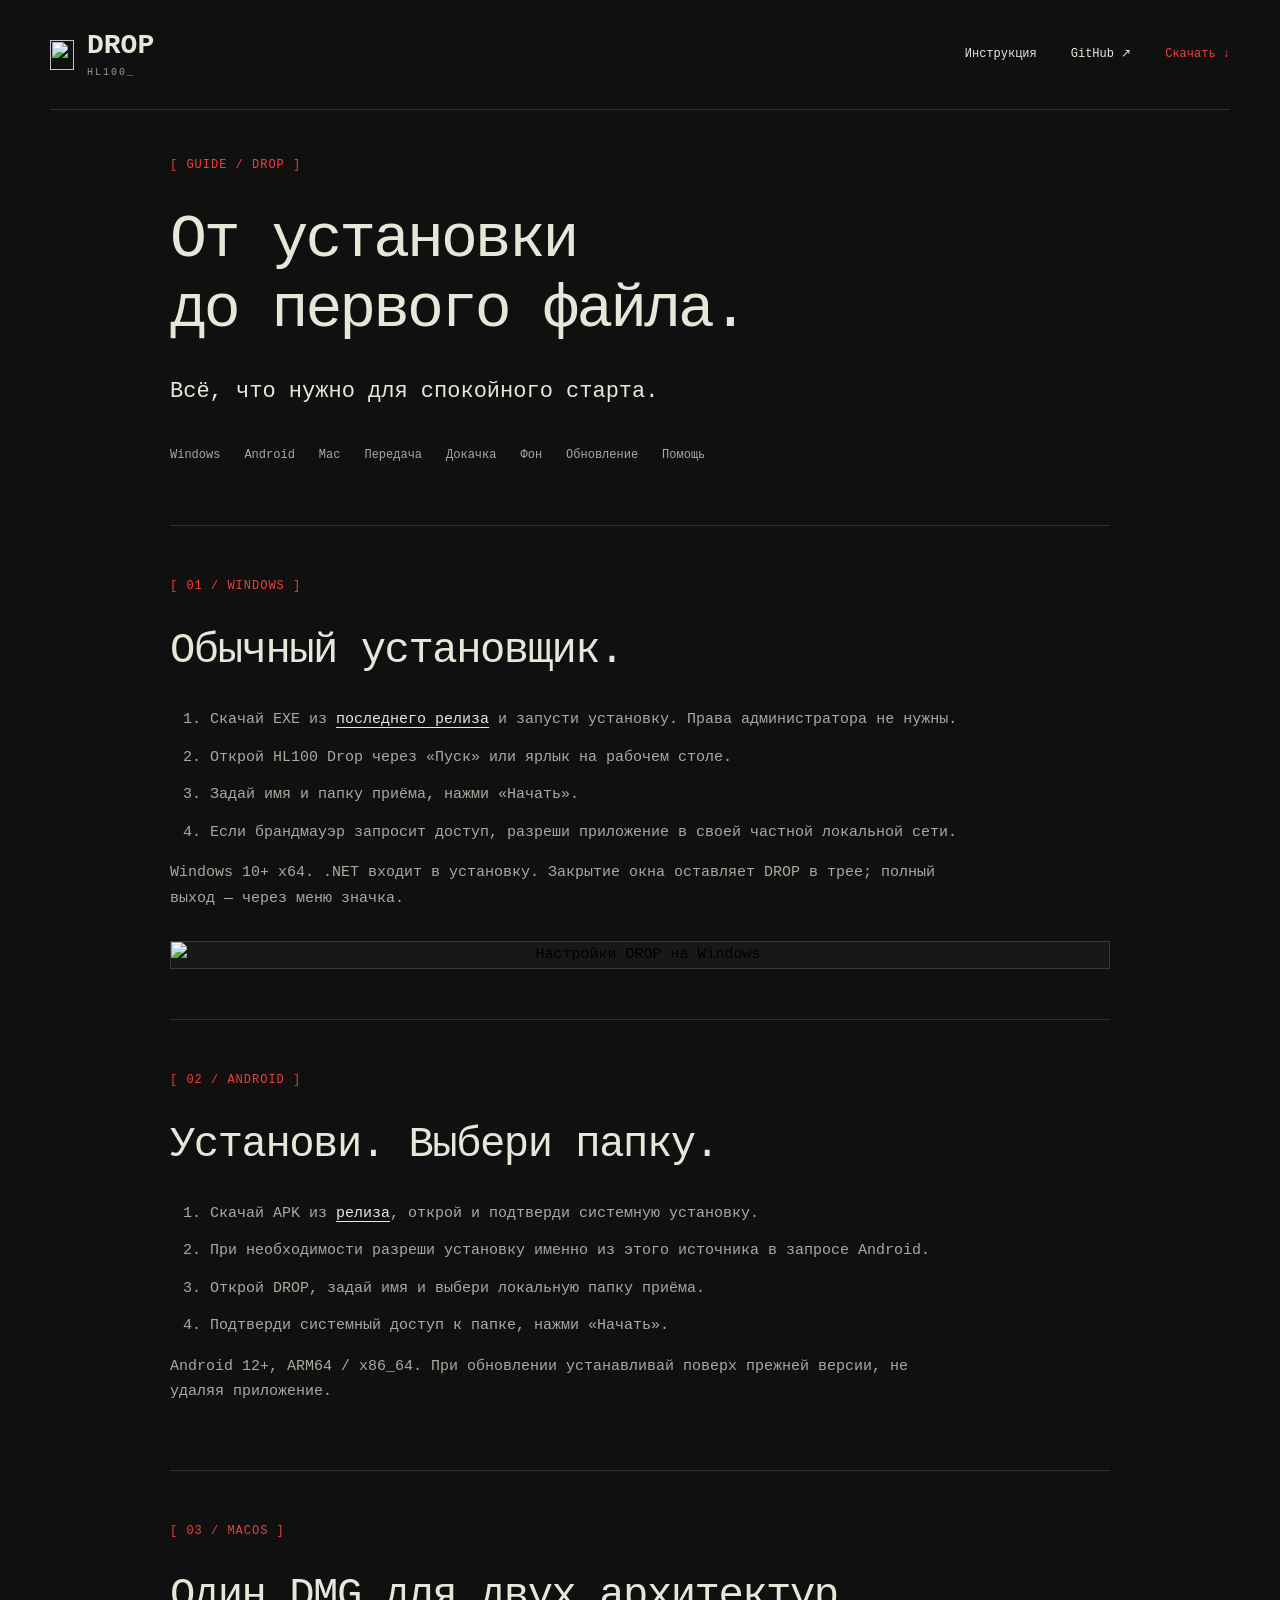
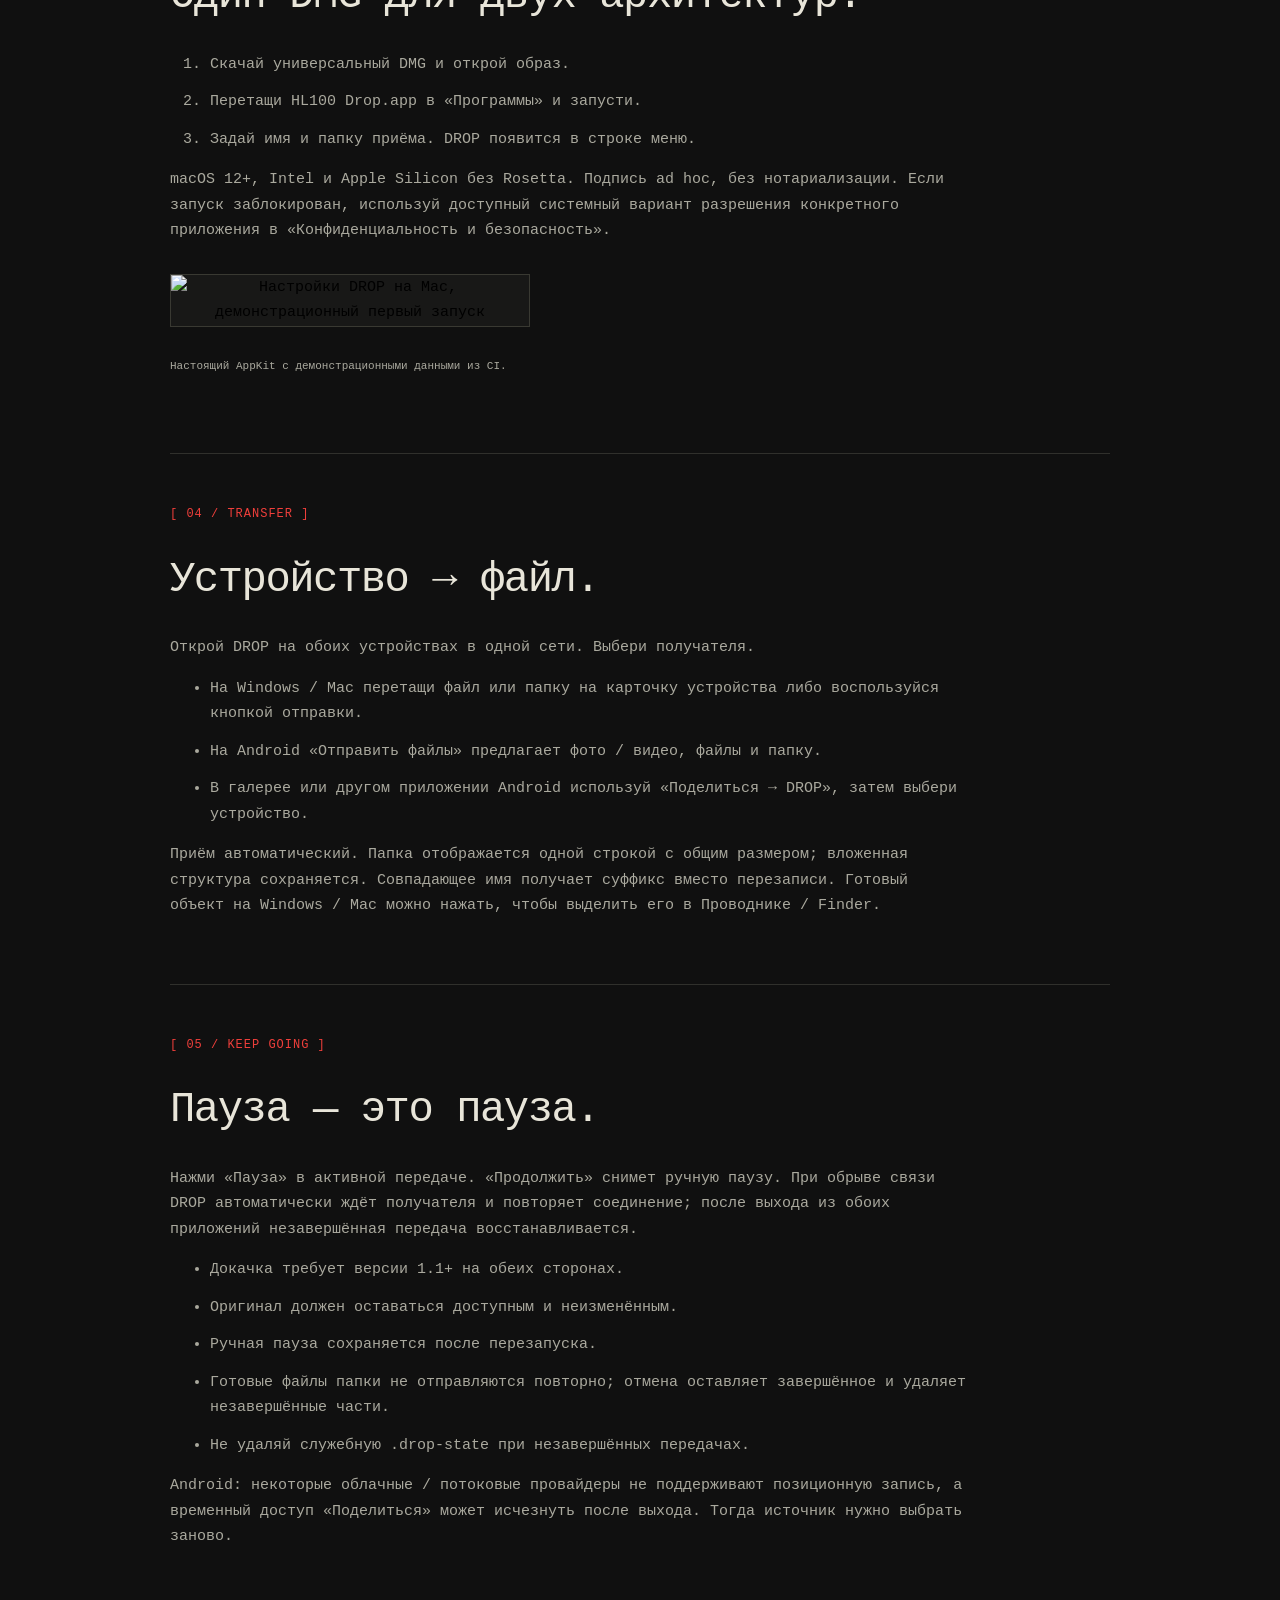
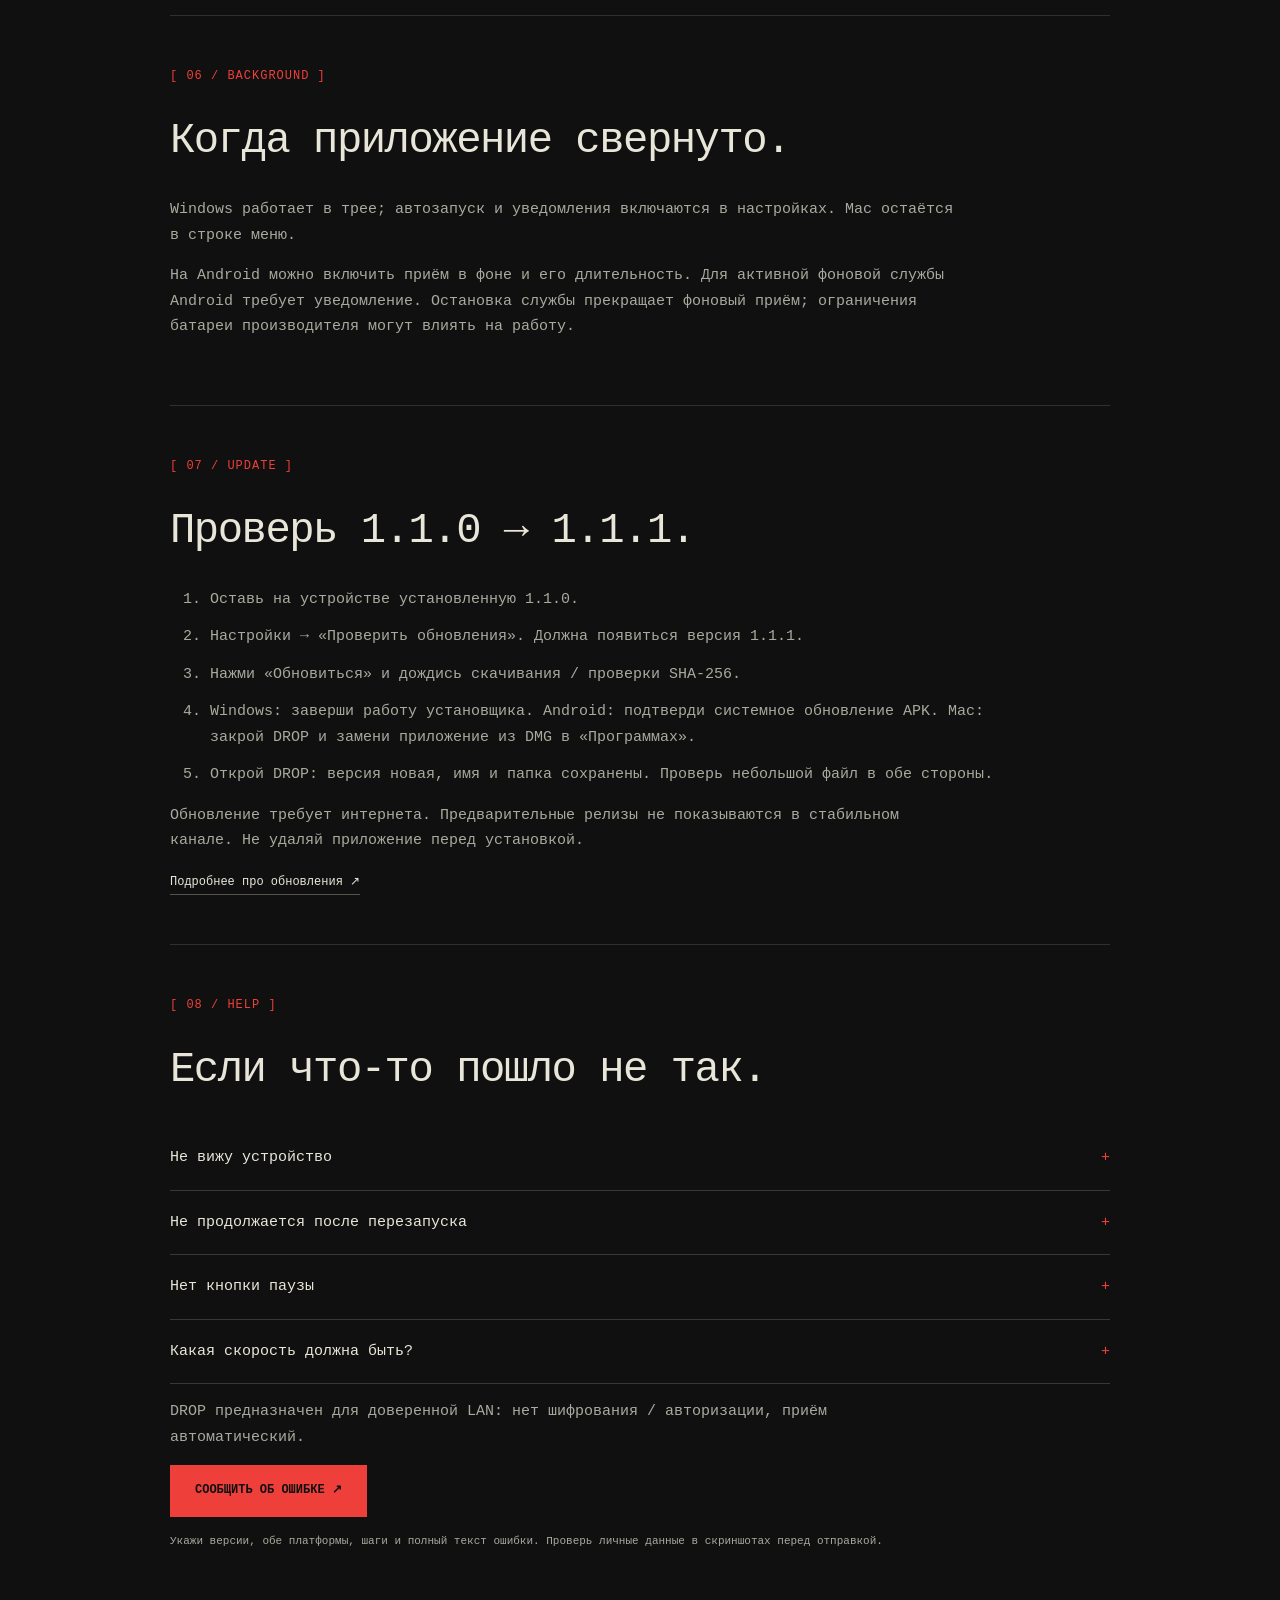
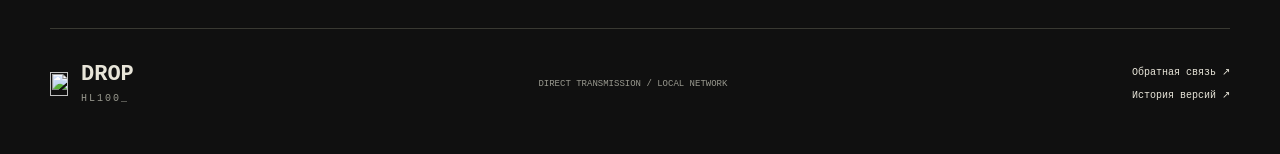
==== site/guide.html @ a1f8ea62 "Launch Russian DROP product site, illustrated guides and complete stable releases" ====
<!doctype html><html lang="ru"><head><meta charset="utf-8"><meta name="viewport" content="width=device-width,initial-scale=1"><meta name="theme-color" content="#101010"><title>DROP — установка и инструкция</title><meta name="description" content="Нативный обмен файлами и папками в локальной сети. Windows, Android и Mac. Прямой TCP, пауза и докачка."><meta property="og:title" content="DROP — файлы рядом. Без проводов."><meta property="og:description" content="Windows · Android · Mac. Выбери устройство и отправь."><meta property="og:image" content="https://cveloy102.github.io/hl100-drop/images/windows-main.png"><link rel="icon" href="images/drop-mark.svg" type="image/svg+xml"><link rel="stylesheet" href="style.css"><script src="app.js" defer></script></head><body><a class="skip" href="#main">К содержимому</a><header class="nav wrap"><a class="brand" href="./" aria-label="DROP — главная"><img src="images/drop-mark.svg" alt="" width="24" height="30"><span>DROP<small>HL100_</small></span></a><nav aria-label="Главное меню"><a href="guide.html">Инструкция</a><a href="https://github.com/cveloy102/hl100-drop">GitHub ↗</a><a class="nav-download" href="./#download">Скачать ↓</a></nav></header><main id="main" class="wrap guide"><div class="eyebrow">[ GUIDE / DROP ]</div><h1>От установки<br>до первого файла.</h1><p class="lead">Всё, что нужно для спокойного старта.</p><nav class="guide-nav" aria-label="Разделы инструкции"><a href="#windows">Windows</a><a href="#android">Android</a><a href="#macos">Mac</a><a href="#transfer">Передача</a><a href="#resume">Докачка</a><a href="#background">Фон</a><a href="#updates">Обновление</a><a href="#help">Помощь</a></nav>
<section id="windows"><span class="section-label">[ 01 / WINDOWS ]</span><h2>Обычный установщик.</h2><ol><li>Скачай EXE из <a href="https://github.com/cveloy102/hl100-drop/releases/latest">последнего релиза</a> и запусти установку. Права администратора не нужны.</li><li>Открой HL100 Drop через «Пуск» или ярлык на рабочем столе.</li><li>Задай имя и папку приёма, нажми «Начать».</li><li>Если брандмауэр запросит доступ, разреши приложение в своей частной локальной сети.</li></ol><p>Windows 10+ x64. .NET входит в установку. Закрытие окна оставляет DROP в трее; полный выход — через меню значка.</p><button class="screenshot wide" data-viewer type="button"><img src="images/windows-settings.png" alt="Настройки DROP на Windows" loading="lazy"></button></section>
<section id="android"><span class="section-label">[ 02 / ANDROID ]</span><h2>Установи. Выбери папку.</h2><ol><li>Скачай APK из <a href="https://github.com/cveloy102/hl100-drop/releases/latest">релиза</a>, открой и подтверди системную установку.</li><li>При необходимости разреши установку именно из этого источника в запросе Android.</li><li>Открой DROP, задай имя и выбери локальную папку приёма.</li><li>Подтверди системный доступ к папке, нажми «Начать».</li></ol><p>Android 12+, ARM64 / x86_64. При обновлении устанавливай поверх прежней версии, не удаляя приложение.</p></section>
<section id="macos"><span class="section-label">[ 03 / MACOS ]</span><h2>Один DMG для двух архитектур.</h2><ol><li>Скачай универсальный DMG и открой образ.</li><li>Перетащи HL100 Drop.app в «Программы» и запусти.</li><li>Задай имя и папку приёма. DROP появится в строке меню.</li></ol><p>macOS 12+, Intel и Apple Silicon без Rosetta. Подпись ad hoc, без нотариализации. Если запуск заблокирован, используй доступный системный вариант разрешения конкретного приложения в «Конфиденциальность и безопасность».</p><button class="screenshot portrait" data-viewer type="button"><img src="images/macos-settings.png" alt="Настройки DROP на Mac, демонстрационный первый запуск" loading="lazy"></button><p class="caption">Настоящий AppKit с демонстрационными данными из CI.</p></section>
<section id="transfer"><span class="section-label">[ 04 / TRANSFER ]</span><h2>Устройство → файл.</h2><p>Открой DROP на обоих устройствах в одной сети. Выбери получателя.</p><ul><li>На Windows / Mac перетащи файл или папку на карточку устройства либо воспользуйся кнопкой отправки.</li><li>На Android «Отправить файлы» предлагает фото / видео, файлы и папку.</li><li>В галерее или другом приложении Android используй «Поделиться → DROP», затем выбери устройство.</li></ul><p>Приём автоматический. Папка отображается одной строкой с общим размером; вложенная структура сохраняется. Совпадающее имя получает суффикс вместо перезаписи. Готовый объект на Windows / Mac можно нажать, чтобы выделить его в Проводнике / Finder.</p></section>
<section id="resume"><span class="section-label">[ 05 / KEEP GOING ]</span><h2>Пауза — это пауза.</h2><p>Нажми «Пауза» в активной передаче. «Продолжить» снимет ручную паузу. При обрыве связи DROP автоматически ждёт получателя и повторяет соединение; после выхода из обоих приложений незавершённая передача восстанавливается.</p><ul><li>Докачка требует версии 1.1+ на обеих сторонах.</li><li>Оригинал должен оставаться доступным и неизменённым.</li><li>Ручная пауза сохраняется после перезапуска.</li><li>Готовые файлы папки не отправляются повторно; отмена оставляет завершённое и удаляет незавершённые части.</li><li>Не удаляй служебную .drop-state при незавершённых передачах.</li></ul><p>Android: некоторые облачные / потоковые провайдеры не поддерживают позиционную запись, а временный доступ «Поделиться» может исчезнуть после выхода. Тогда источник нужно выбрать заново.</p></section>
<section id="background"><span class="section-label">[ 06 / BACKGROUND ]</span><h2>Когда приложение свернуто.</h2><p>Windows работает в трее; автозапуск и уведомления включаются в настройках. Mac остаётся в строке меню.</p><p>На Android можно включить приём в фоне и его длительность. Для активной фоновой службы Android требует уведомление. Остановка службы прекращает фоновый приём; ограничения батареи производителя могут влиять на работу.</p></section>
<section id="updates"><span class="section-label">[ 07 / UPDATE ]</span><h2>Проверь 1.1.0 → 1.1.1.</h2><ol><li>Оставь на устройстве установленную 1.1.0.</li><li>Настройки → «Проверить обновления». Должна появиться версия 1.1.1.</li><li>Нажми «Обновиться» и дождись скачивания / проверки SHA-256.</li><li>Windows: заверши работу установщика. Android: подтверди системное обновление APK. Mac: закрой DROP и замени приложение из DMG в «Программах».</li><li>Открой DROP: версия новая, имя и папка сохранены. Проверь небольшой файл в обе стороны.</li></ol><p>Обновление требует интернета. Предварительные релизы не показываются в стабильном канале. Не удаляй приложение перед установкой.</p><a class="text-link" href="https://github.com/cveloy102/hl100-drop/blob/codex/initial-implementation/docs/updates.md">Подробнее про обновления ↗</a></section>
<section id="help"><span class="section-label">[ 08 / HELP ]</span><h2>Если что-то пошло не так.</h2><details><summary>Не вижу устройство</summary><p>Проверь одну сеть, включённый приём и открытый DROP. Гостевой Wi-Fi с изоляцией клиентов, VPN и брандмауэр могут блокировать обнаружение.</p></details><details><summary>Не продолжается после перезапуска</summary><p>Открой оба приложения, проверь доступ к оригиналу и папке приёма. Сними ручную паузу. Для временного URI Android может понадобиться новая отправка.</p></details><details><summary>Нет кнопки паузы</summary><p>Она появляется в активной карточке после согласования докачки. Старые версии получателя передают без этой возможности. После завершения кнопки скрыты.</p></details><details><summary>Какая скорость должна быть?</summary><p>Она зависит от Wi-Fi, накопителей и устройств. Конкретной скорости DROP не обещает; докачка не добавляет подтверждения на каждый блок.</p></details><p>DROP предназначен для доверенной LAN: нет шифрования / авторизации, приём автоматический.</p><a class="button" href="https://github.com/cveloy102/hl100-drop/issues/new/choose">СООБЩИТЬ ОБ ОШИБКЕ ↗</a><p class="caption">Укажи версии, обе платформы, шаги и полный текст ошибки. Проверь личные данные в скриншотах перед отправкой.</p></section></main><footer class="wrap"><a class="brand" href="./"><img src="images/drop-mark.svg" alt="" width="18" height="24"><span>DROP<small>HL100_</small></span></a><p>DIRECT TRANSMISSION / LOCAL NETWORK</p><div><a href="https://github.com/cveloy102/hl100-drop/issues/new/choose">Обратная связь ↗</a><a href="https://github.com/cveloy102/hl100-drop/blob/codex/initial-implementation/CHANGELOG.md">История версий ↗</a></div></footer><dialog id="viewer" aria-label="Просмотр скриншота"><button class="close" type="button" aria-label="Закрыть">×</button><img src="images/windows-main.png" alt=""><p></p></dialog></body></html>
---- site/style.css ----
*{box-sizing:border-box}html{scroll-behavior:smooth;scroll-padding-top:30px}body{margin:0;background:#101010;color:#e8e5d9;font-family:Consolas,"SFMono-Regular",Menlo,monospace;font-size:15px;line-height:1.7}a{color:inherit;text-decoration:none}a:hover{color:#ef3f3b}button{font:inherit;cursor:pointer}button:focus-visible,a:focus-visible,summary:focus-visible{outline:2px solid #ef3f3b;outline-offset:5px}.wrap{width:min(1180px,calc(100% - 64px));margin-inline:auto}.nav{height:110px;display:flex;align-items:center;justify-content:space-between;border-bottom:1px solid #30302c}.brand{display:flex;gap:13px;align-items:center;line-height:1;font-size:28px;font-weight:bold}.brand small{display:block;font-size:10px;letter-spacing:2px;color:#99998f;margin-top:8px;font-weight:normal}.nav nav{display:flex;gap:34px;align-items:center;font-size:12px}.nav-download{color:#ef3f3b}.hero{padding:55px 0 78px}.eyebrow,.section-label{color:#ef3f3b;font-size:12px;letter-spacing:1px;display:flex;justify-content:space-between;gap:20px}.hero-grid{display:grid;grid-template-columns:1.25fr 1fr;gap:50px;margin-top:45px;align-items:center}h1{font-size:clamp(35px,4.8vw,66px);font-weight:normal;line-height:1.14;letter-spacing:-3px;margin:0 0 30px}h1 span{color:#99998f}.lead{font-size:22px;line-height:1.55}.hero-copy{max-width:490px;color:#aaa99e}.actions{display:flex;align-items:center;gap:28px;margin:35px 0}.button{display:inline-block;background:#ef3f3b;color:#101010;padding:17px 24px;font-size:12px;font-weight:bold;text-align:center;line-height:1.3;border:1px solid #ef3f3b}.button:hover{background:#ff5550;color:#101010}.text-link{font-size:12px;border-bottom:1px solid #54544c;padding-bottom:5px}.platforms{font-size:10px;letter-spacing:1px;color:#99998f}.platforms i{color:#ef3f3b;font-style:normal;margin:0 9px}.hero-art{background:#181817;border:1px solid #393932;min-height:405px;padding:40px 30px;position:relative}.hero-art>img{width:34px;height:44px;display:inline-block;margin-right:15px}.hero-art strong{font-size:clamp(62px,7.5vw,104px);line-height:1;letter-spacing:-5px;font-weight:normal}.network{display:flex;justify-content:space-between;align-items:center;font-size:11px;margin-top:42px;gap:8px}.network b{color:#ef3f3b;font-size:21px}.hero-art p{font-size:10px;color:#99998f;letter-spacing:1px;margin-top:23px}.hero-art .line{height:4px;background:#ef3f3b;width:80%;margin:30px 0 20px}.hero-art small{font-size:9px;color:#99998f;letter-spacing:1px}section:not(.hero){padding:65px 0;border-top:1px solid #30302c}.section-heading{display:grid;grid-template-columns:1.25fr 1fr;gap:50px;align-items:center;margin:30px 0}h2{font-size:clamp(28px,3.3vw,43px);line-height:1.2;font-weight:normal;letter-spacing:-1.5px;margin:30px 0}h3{font-size:19px;line-height:1.35;font-weight:normal}.section-heading p{color:#99998f;margin:0 0 16px}.screenshot{border:1px solid #393932;padding:0;display:block;background:#181817;width:100%;overflow:hidden}.screenshot:hover{border-color:#ef3f3b}.screenshot img{display:block;width:100%;height:auto}.portrait{max-width:430px;margin:auto}.caption{color:#99998f;font-size:11px;line-height:1.7;margin:15px 0 28px}.feature-grid,.download-grid{display:grid;grid-template-columns:repeat(3,1fr);gap:0;margin-top:40px}.feature-grid article{padding:10px 28px 10px 0}.feature-grid article+article{border-left:1px solid #393932;padding-left:28px}.feature-grid span,.download-grid span{font-size:10px;color:#ef3f3b;letter-spacing:1px}.feature-grid p,.steps p,.screen-grid p{color:#aaa99e;font-size:13px}.steps{display:grid;grid-template-columns:repeat(3,1fr);gap:30px;padding:0;list-style:none;margin:40px 0}.steps b{font-size:42px;color:#ef3f3b;font-weight:normal}.screen-grid{display:grid;grid-template-columns:1fr 1fr;gap:75px;margin-top:40px}.screen-grid article{max-width:430px;margin:auto;width:100%}.screen-grid small{font-size:10px;color:#99998f}.screen-grid .screenshot{max-height:700px}.download-grid article{padding:30px 24px;border:1px solid #393932;background:#181817}.download-grid article+article{border-left:none}.download-grid h3{font-size:29px;margin:20px 0}.download-grid p{min-height:60px;font-size:12px;color:#aaa99e}.download-grid .button{display:block;margin:28px 0 20px}.download-grid .text-link{font-size:10px}.download .lead{color:#99998f}.update .section-heading>div{max-width:460px}details{border-bottom:1px solid #393932;padding:19px 0}summary{cursor:pointer;list-style:none;display:flex;justify-content:space-between;gap:20px;font-size:15px}summary::after{content:"+";color:#ef3f3b}details[open] summary::after{content:"−"}details p{font-size:13px;color:#aaa99e;max-width:850px}footer{border-top:1px solid #393932;padding:35px 0 50px;display:flex;align-items:center;justify-content:space-between;gap:25px}footer .brand{font-size:22px}footer p{font-size:9px;color:#99998f}footer>div{display:flex;flex-direction:column;font-size:10px;gap:6px}dialog{background:#101010;color:#e8e5d9;border:1px solid #55554c;max-width:95vw;max-height:95vh;padding:36px 14px 14px}dialog::backdrop{background:#000c}dialog img{display:block;max-height:78vh;max-width:90vw;width:auto;margin:auto}dialog p{font-size:11px;margin:12px 0 0}.close{position:absolute;right:8px;top:4px;border:0;background:transparent;color:#e8e5d9;font-size:25px}.skip{position:fixed;top:-100px;left:20px;background:#ef3f3b;color:#101010;padding:12px;z-index:100}.skip:focus{top:10px}.guide{max-width:940px;padding-top:45px}.guide h1{margin-top:30px}.guide-nav{display:flex;flex-wrap:wrap;gap:12px 24px;font-size:12px;margin:35px 0 60px;color:#aaa99e}.guide section{padding:50px 0}.guide section p,.guide section li{color:#aaa99e;max-width:800px}.guide li{margin-bottom:12px}.guide section a:not(.button){color:#e8e5d9;text-decoration:underline;text-underline-offset:4px}.guide .portrait{margin:30px 0;max-width:360px}.guide .wide{margin-top:30px}.guide section .text-link{text-decoration:none!important}@media(max-width:850px){.wrap{width:calc(100% - 40px)}.hero-grid{gap:28px;grid-template-columns:1fr}.hero-art{min-height:260px;padding:25px;max-width:550px}.hero-art strong{font-size:90px}.network{margin-top:25px}.hero{padding:35px 0 50px}.section-heading{gap:25px;grid-template-columns:1fr}.feature-grid,.steps{grid-template-columns:1fr}.feature-grid article{padding:22px 0}.feature-grid article+article{border-left:none;border-top:1px solid #393932;padding-left:0}.steps{gap:15px}.steps li{padding-bottom:15px;border-bottom:1px solid #393932}.steps b{float:left;margin-right:25px}.screen-grid{gap:30px}.download-grid{grid-template-columns:1fr}.download-grid article+article{border-left:1px solid #393932;border-top:none}.download-grid p{min-height:0}.download-grid .button{max-width:340px}.nav{height:90px}.nav nav{gap:18px}.nav nav>a{font-size:10px}footer{flex-wrap:wrap}.guide h1{letter-spacing:-1px}}@media(max-width:520px){.wrap{width:calc(100% - 32px)}.nav nav{gap:12px}.brand{font-size:22px;gap:8px}.brand>img{width:20px}.nav-download{display:none}h1{letter-spacing:-1.5px;font-size:39px}.lead{font-size:18px}.actions{gap:18px;flex-wrap:wrap}.platforms{font-size:8px;letter-spacing:0}.platforms i{margin:0 4px}.hero-art strong{font-size:76px}.hero-art>img{width:26px}.hero-art{padding:25px 20px}.network{font-size:9px}.screen-grid{grid-template-columns:1fr;gap:48px}.screen-grid .screenshot{max-width:320px}.screen-grid h3,.screen-grid p,.screen-grid small{max-width:320px;display:block;margin-inline:auto}.section-label,.eyebrow{font-size:10px;letter-spacing:0}section:not(.hero){padding:45px 0}h2{font-size:30px;letter-spacing:-1px}footer p{width:100%}.guide section{padding:40px 0}.guide ol,.guide ul{padding-left:22px}.guide section li{font-size:13px}}@media(prefers-reduced-motion:reduce){html{scroll-behavior:auto}}
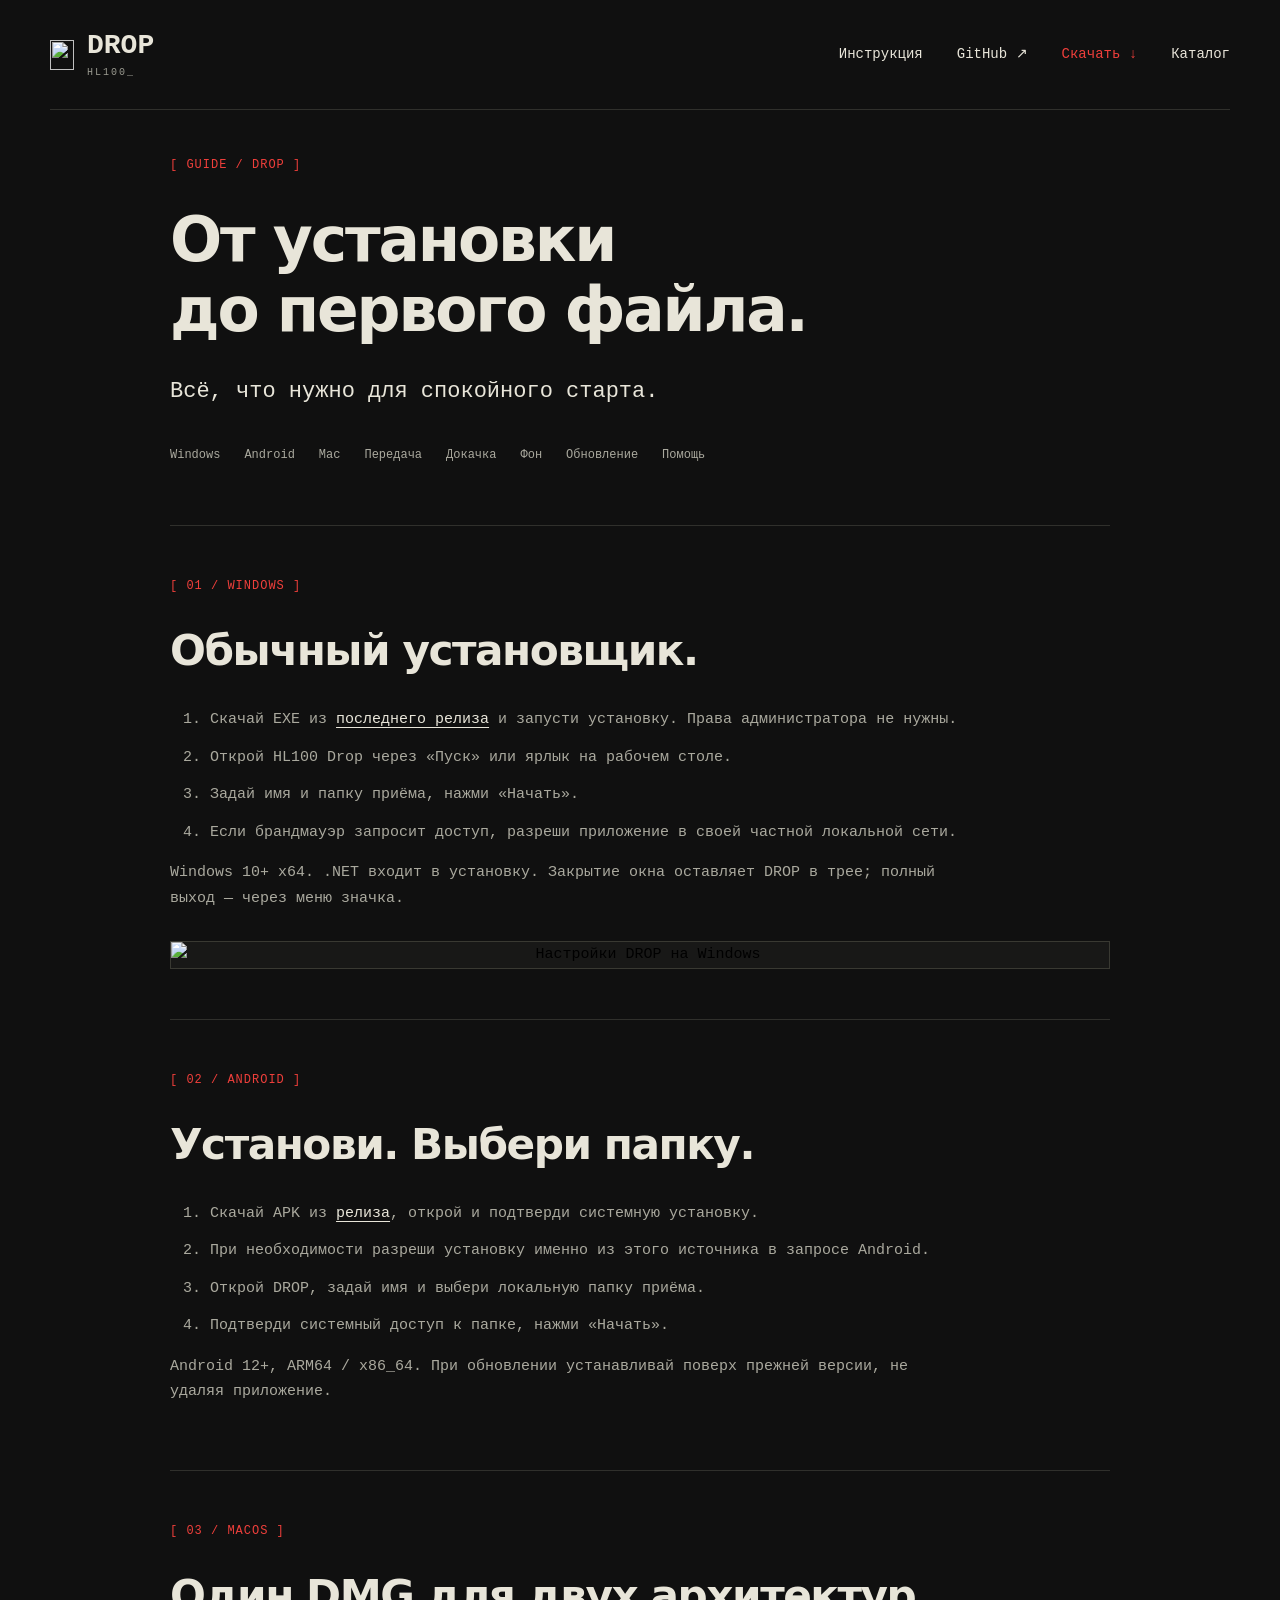
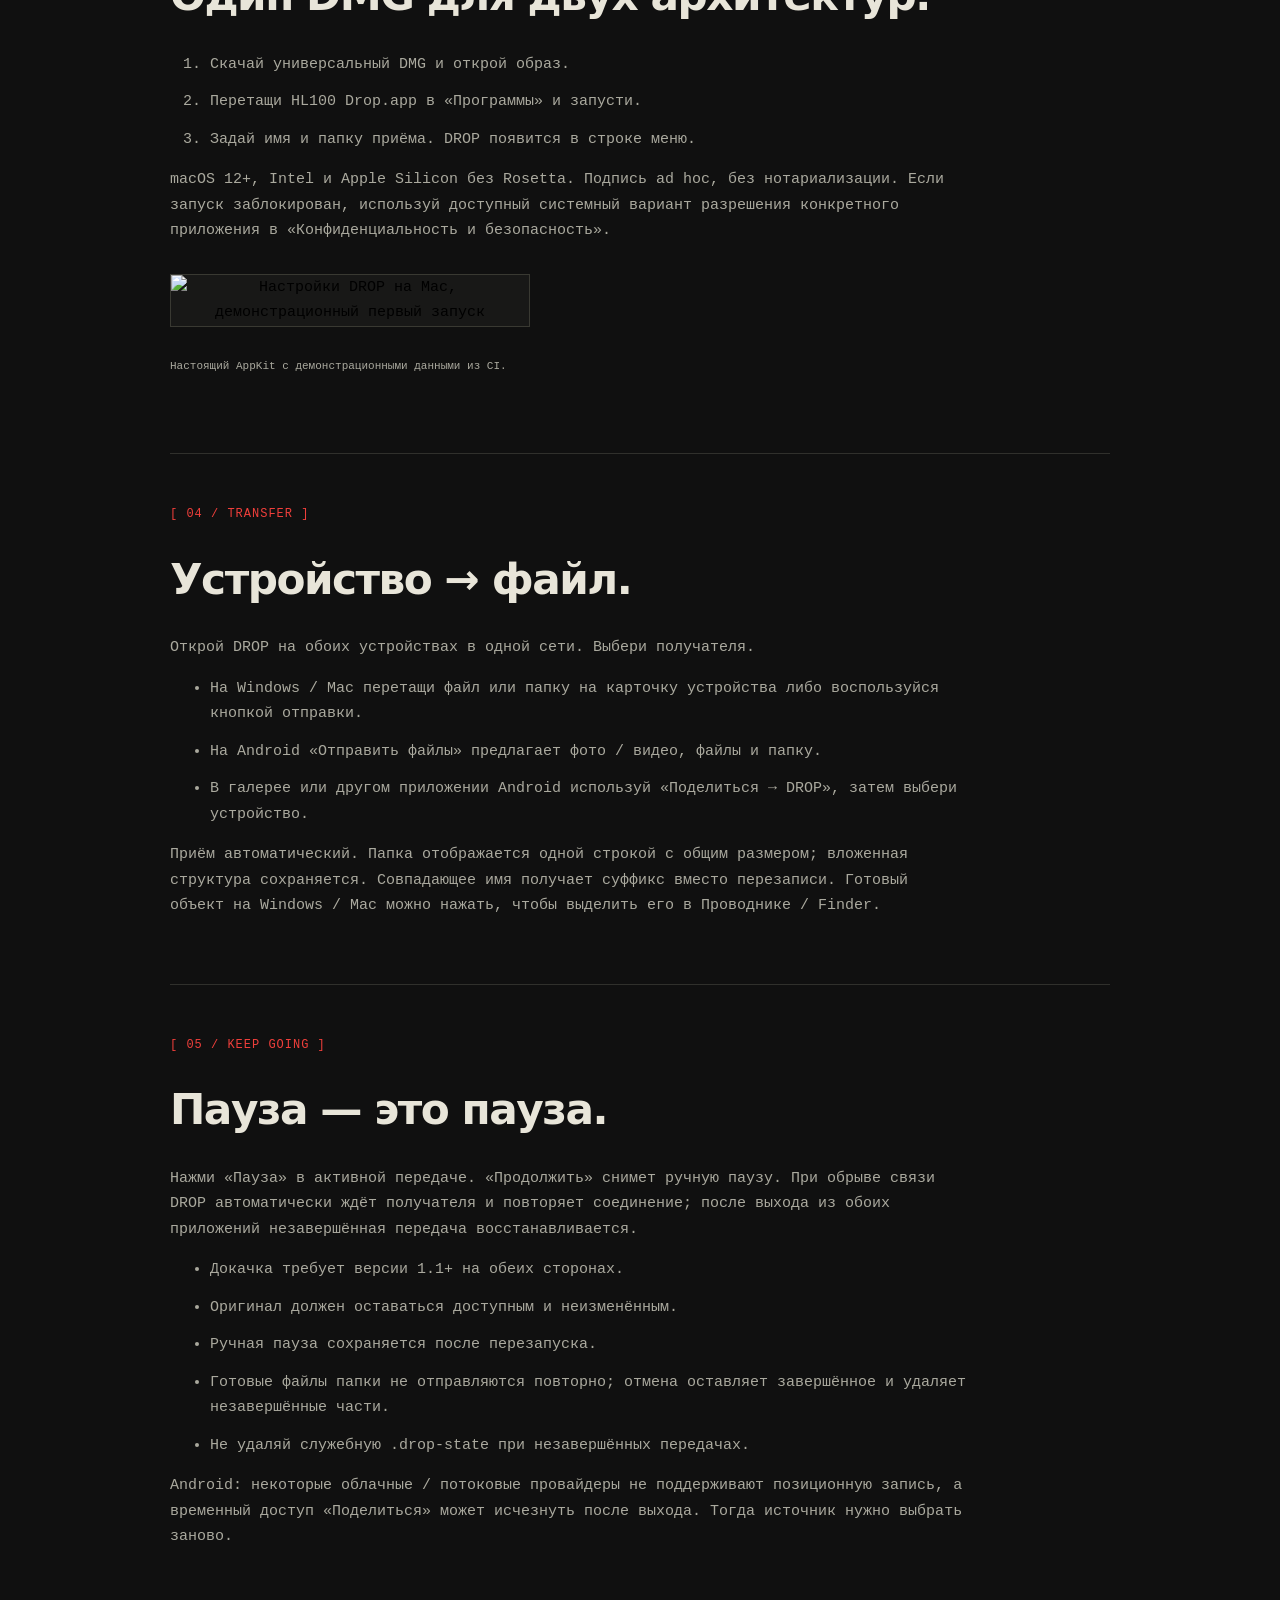
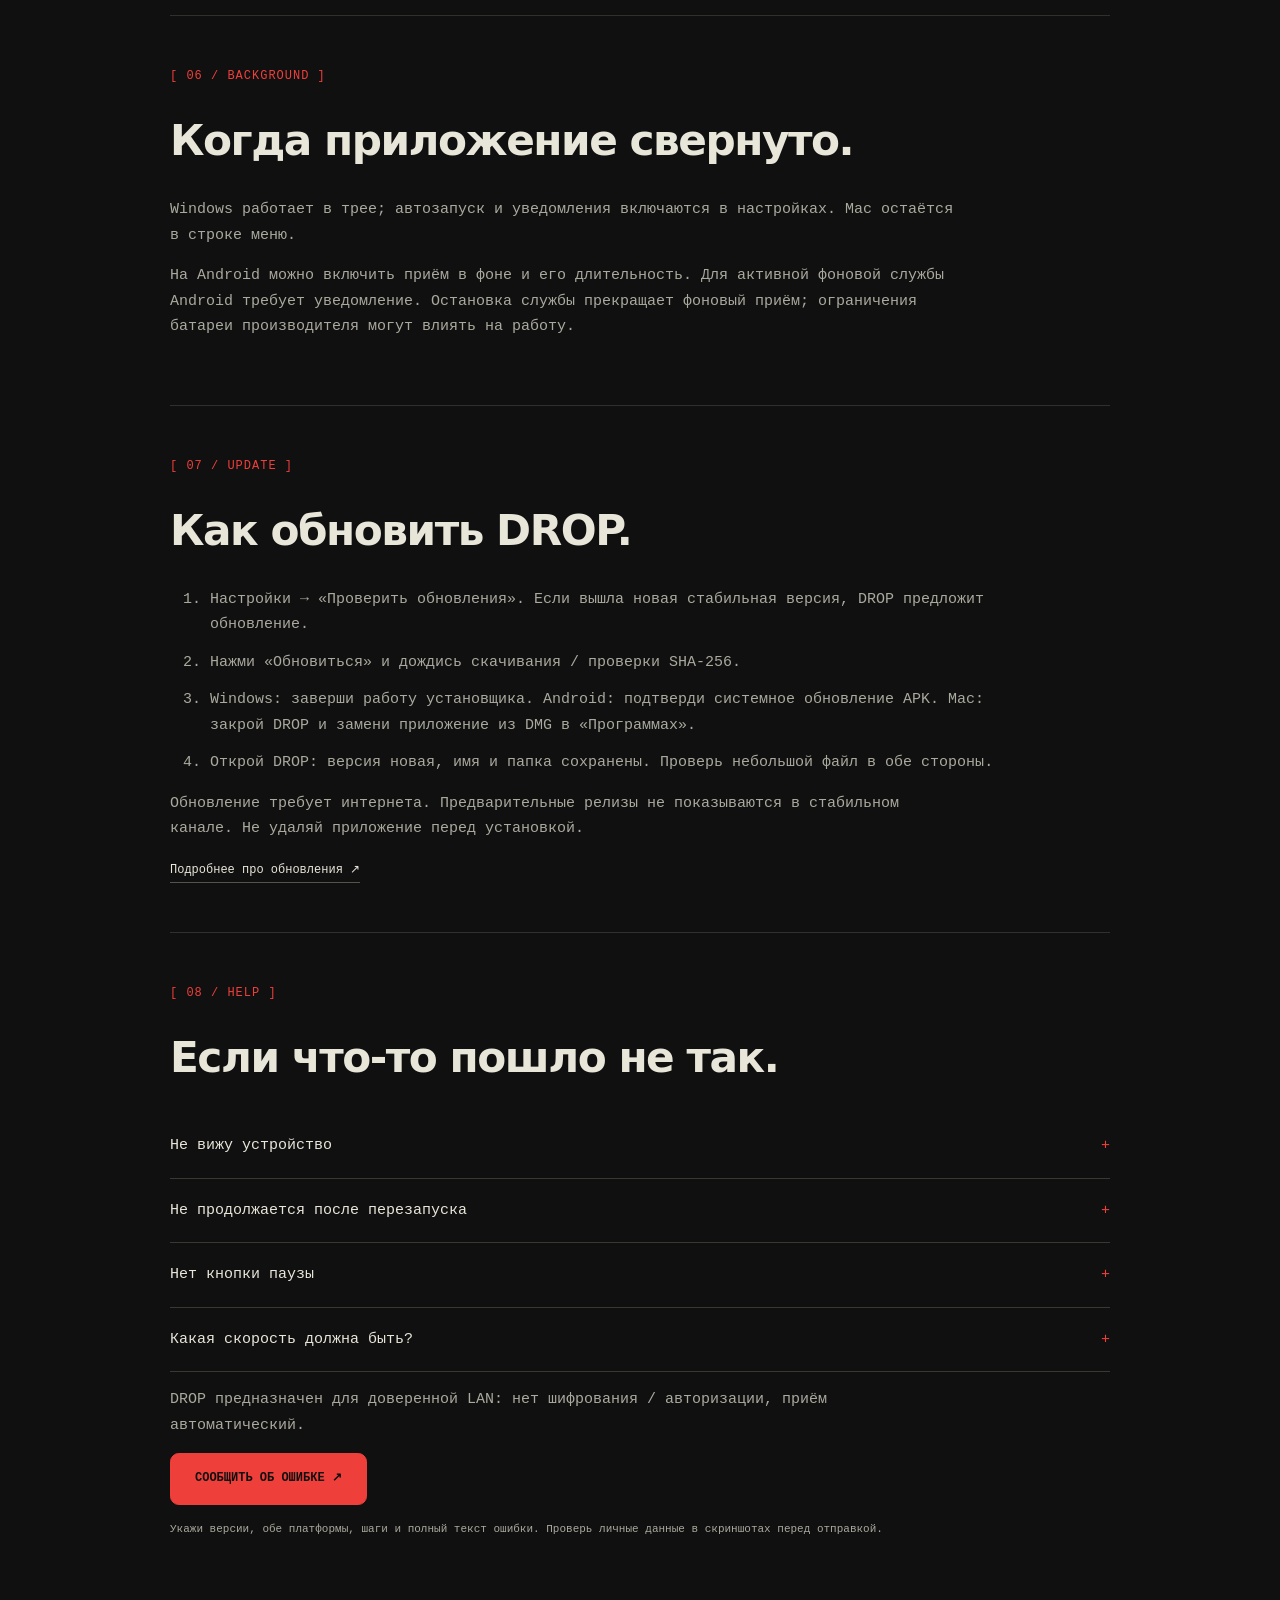
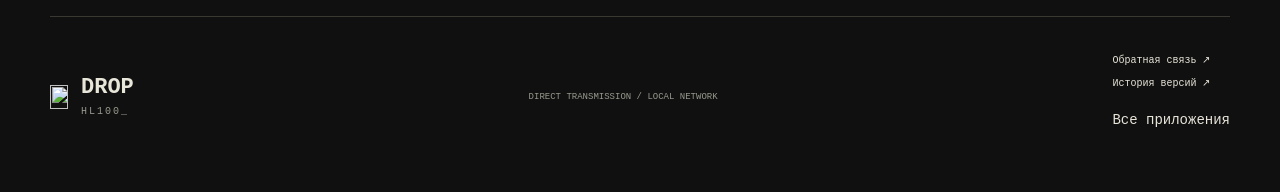
==== commit 13e0b86f: "Update DROP download fallback and catalog links" ====
--- a/site/guide.html
+++ b/site/guide.html
@@ -1,9 +1,9 @@
-<!doctype html><html lang="ru"><head><meta charset="utf-8"><meta name="viewport" content="width=device-width,initial-scale=1"><meta name="theme-color" content="#101010"><title>DROP — установка и инструкция</title><meta name="description" content="Нативный обмен файлами и папками в локальной сети. Windows, Android и Mac. Прямой TCP, пауза и докачка."><meta property="og:title" content="DROP — файлы рядом. Без проводов."><meta property="og:description" content="Windows · Android · Mac. Выбери устройство и отправь."><meta property="og:image" content="https://cveloy102.github.io/hl100-drop/images/windows-main.png"><link rel="icon" href="images/drop-mark.svg" type="image/svg+xml"><link rel="stylesheet" href="style.css"><script src="app.js" defer></script></head><body><a class="skip" href="#main">К содержимому</a><header class="nav wrap"><a class="brand" href="./" aria-label="DROP — главная"><img src="images/drop-mark.svg" alt="" width="24" height="30"><span>DROP<small>HL100_</small></span></a><nav aria-label="Главное меню"><a href="guide.html">Инструкция</a><a href="https://github.com/cveloy102/hl100-drop">GitHub ↗</a><a class="nav-download" href="./#download">Скачать ↓</a></nav></header><main id="main" class="wrap guide"><div class="eyebrow">[ GUIDE / DROP ]</div><h1>От установки<br>до первого файла.</h1><p class="lead">Всё, что нужно для спокойного старта.</p><nav class="guide-nav" aria-label="Разделы инструкции"><a href="#windows">Windows</a><a href="#android">Android</a><a href="#macos">Mac</a><a href="#transfer">Передача</a><a href="#resume">Докачка</a><a href="#background">Фон</a><a href="#updates">Обновление</a><a href="#help">Помощь</a></nav>
+<!doctype html><html lang="ru"><head><meta charset="utf-8"><meta name="viewport" content="width=device-width,initial-scale=1"><meta name="theme-color" content="#101010"><title>DROP — установка и инструкция</title><meta name="description" content="Нативный обмен файлами и папками в локальной сети. Windows, Android и Mac. Прямой TCP, пауза и докачка."><meta property="og:title" content="DROP — файлы рядом. Без проводов."><meta property="og:description" content="Windows · Android · Mac. Выбери устройство и отправь."><meta property="og:image" content="https://cveloy102.github.io/hl100-drop/images/windows-main.png"><link rel="icon" href="images/drop-mark.svg" type="image/svg+xml"><link rel="stylesheet" href="style.css"><script src="app.js" defer></script></head><body><a class="skip" href="#main">К содержимому</a><header class="nav wrap"><a class="brand" href="./" aria-label="DROP — главная"><img src="images/drop-mark.svg" alt="" width="24" height="30"><span>DROP<small>HL100_</small></span></a><nav aria-label="Главное меню"><a href="guide.html">Инструкция</a><a href="https://github.com/cveloy102/hl100-drop">GitHub ↗</a><a class="nav-download" href="./#download">Скачать ↓</a><a class="catalog-link" href="https://cveloy102.github.io/#drop">Каталог</a></nav></header><main id="main" class="wrap guide"><div class="eyebrow">[ GUIDE / DROP ]</div><h1>От установки<br>до первого файла.</h1><p class="lead">Всё, что нужно для спокойного старта.</p><nav class="guide-nav" aria-label="Разделы инструкции"><a href="#windows">Windows</a><a href="#android">Android</a><a href="#macos">Mac</a><a href="#transfer">Передача</a><a href="#resume">Докачка</a><a href="#background">Фон</a><a href="#updates">Обновление</a><a href="#help">Помощь</a></nav>
 <section id="windows"><span class="section-label">[ 01 / WINDOWS ]</span><h2>Обычный установщик.</h2><ol><li>Скачай EXE из <a href="https://github.com/cveloy102/hl100-drop/releases/latest">последнего релиза</a> и запусти установку. Права администратора не нужны.</li><li>Открой HL100 Drop через «Пуск» или ярлык на рабочем столе.</li><li>Задай имя и папку приёма, нажми «Начать».</li><li>Если брандмауэр запросит доступ, разреши приложение в своей частной локальной сети.</li></ol><p>Windows 10+ x64. .NET входит в установку. Закрытие окна оставляет DROP в трее; полный выход — через меню значка.</p><button class="screenshot wide" data-viewer type="button"><img src="images/windows-settings.png" alt="Настройки DROP на Windows" loading="lazy"></button></section>
 <section id="android"><span class="section-label">[ 02 / ANDROID ]</span><h2>Установи. Выбери папку.</h2><ol><li>Скачай APK из <a href="https://github.com/cveloy102/hl100-drop/releases/latest">релиза</a>, открой и подтверди системную установку.</li><li>При необходимости разреши установку именно из этого источника в запросе Android.</li><li>Открой DROP, задай имя и выбери локальную папку приёма.</li><li>Подтверди системный доступ к папке, нажми «Начать».</li></ol><p>Android 12+, ARM64 / x86_64. При обновлении устанавливай поверх прежней версии, не удаляя приложение.</p></section>
 <section id="macos"><span class="section-label">[ 03 / MACOS ]</span><h2>Один DMG для двух архитектур.</h2><ol><li>Скачай универсальный DMG и открой образ.</li><li>Перетащи HL100 Drop.app в «Программы» и запусти.</li><li>Задай имя и папку приёма. DROP появится в строке меню.</li></ol><p>macOS 12+, Intel и Apple Silicon без Rosetta. Подпись ad hoc, без нотариализации. Если запуск заблокирован, используй доступный системный вариант разрешения конкретного приложения в «Конфиденциальность и безопасность».</p><button class="screenshot portrait" data-viewer type="button"><img src="images/macos-settings.png" alt="Настройки DROP на Mac, демонстрационный первый запуск" loading="lazy"></button><p class="caption">Настоящий AppKit с демонстрационными данными из CI.</p></section>
 <section id="transfer"><span class="section-label">[ 04 / TRANSFER ]</span><h2>Устройство → файл.</h2><p>Открой DROP на обоих устройствах в одной сети. Выбери получателя.</p><ul><li>На Windows / Mac перетащи файл или папку на карточку устройства либо воспользуйся кнопкой отправки.</li><li>На Android «Отправить файлы» предлагает фото / видео, файлы и папку.</li><li>В галерее или другом приложении Android используй «Поделиться → DROP», затем выбери устройство.</li></ul><p>Приём автоматический. Папка отображается одной строкой с общим размером; вложенная структура сохраняется. Совпадающее имя получает суффикс вместо перезаписи. Готовый объект на Windows / Mac можно нажать, чтобы выделить его в Проводнике / Finder.</p></section>
 <section id="resume"><span class="section-label">[ 05 / KEEP GOING ]</span><h2>Пауза — это пауза.</h2><p>Нажми «Пауза» в активной передаче. «Продолжить» снимет ручную паузу. При обрыве связи DROP автоматически ждёт получателя и повторяет соединение; после выхода из обоих приложений незавершённая передача восстанавливается.</p><ul><li>Докачка требует версии 1.1+ на обеих сторонах.</li><li>Оригинал должен оставаться доступным и неизменённым.</li><li>Ручная пауза сохраняется после перезапуска.</li><li>Готовые файлы папки не отправляются повторно; отмена оставляет завершённое и удаляет незавершённые части.</li><li>Не удаляй служебную .drop-state при незавершённых передачах.</li></ul><p>Android: некоторые облачные / потоковые провайдеры не поддерживают позиционную запись, а временный доступ «Поделиться» может исчезнуть после выхода. Тогда источник нужно выбрать заново.</p></section>
 <section id="background"><span class="section-label">[ 06 / BACKGROUND ]</span><h2>Когда приложение свернуто.</h2><p>Windows работает в трее; автозапуск и уведомления включаются в настройках. Mac остаётся в строке меню.</p><p>На Android можно включить приём в фоне и его длительность. Для активной фоновой службы Android требует уведомление. Остановка службы прекращает фоновый приём; ограничения батареи производителя могут влиять на работу.</p></section>
-<section id="updates"><span class="section-label">[ 07 / UPDATE ]</span><h2>Проверь 1.1.0 → 1.1.1.</h2><ol><li>Оставь на устройстве установленную 1.1.0.</li><li>Настройки → «Проверить обновления». Должна появиться версия 1.1.1.</li><li>Нажми «Обновиться» и дождись скачивания / проверки SHA-256.</li><li>Windows: заверши работу установщика. Android: подтверди системное обновление APK. Mac: закрой DROP и замени приложение из DMG в «Программах».</li><li>Открой DROP: версия новая, имя и папка сохранены. Проверь небольшой файл в обе стороны.</li></ol><p>Обновление требует интернета. Предварительные релизы не показываются в стабильном канале. Не удаляй приложение перед установкой.</p><a class="text-link" href="https://github.com/cveloy102/hl100-drop/blob/codex/initial-implementation/docs/updates.md">Подробнее про обновления ↗</a></section>
-<section id="help"><span class="section-label">[ 08 / HELP ]</span><h2>Если что-то пошло не так.</h2><details><summary>Не вижу устройство</summary><p>Проверь одну сеть, включённый приём и открытый DROP. Гостевой Wi-Fi с изоляцией клиентов, VPN и брандмауэр могут блокировать обнаружение.</p></details><details><summary>Не продолжается после перезапуска</summary><p>Открой оба приложения, проверь доступ к оригиналу и папке приёма. Сними ручную паузу. Для временного URI Android может понадобиться новая отправка.</p></details><details><summary>Нет кнопки паузы</summary><p>Она появляется в активной карточке после согласования докачки. Старые версии получателя передают без этой возможности. После завершения кнопки скрыты.</p></details><details><summary>Какая скорость должна быть?</summary><p>Она зависит от Wi-Fi, накопителей и устройств. Конкретной скорости DROP не обещает; докачка не добавляет подтверждения на каждый блок.</p></details><p>DROP предназначен для доверенной LAN: нет шифрования / авторизации, приём автоматический.</p><a class="button" href="https://github.com/cveloy102/hl100-drop/issues/new/choose">СООБЩИТЬ ОБ ОШИБКЕ ↗</a><p class="caption">Укажи версии, обе платформы, шаги и полный текст ошибки. Проверь личные данные в скриншотах перед отправкой.</p></section></main><footer class="wrap"><a class="brand" href="./"><img src="images/drop-mark.svg" alt="" width="18" height="24"><span>DROP<small>HL100_</small></span></a><p>DIRECT TRANSMISSION / LOCAL NETWORK</p><div><a href="https://github.com/cveloy102/hl100-drop/issues/new/choose">Обратная связь ↗</a><a href="https://github.com/cveloy102/hl100-drop/blob/codex/initial-implementation/CHANGELOG.md">История версий ↗</a></div></footer><dialog id="viewer" aria-label="Просмотр скриншота"><button class="close" type="button" aria-label="Закрыть">×</button><img src="images/windows-main.png" alt=""><p></p></dialog></body></html>+<section id="updates"><span class="section-label">[ 07 / UPDATE ]</span><h2>Как обновить DROP.</h2><ol><li>Настройки → «Проверить обновления». Если вышла новая стабильная версия, DROP предложит обновление.</li><li>Нажми «Обновиться» и дождись скачивания / проверки SHA-256.</li><li>Windows: заверши работу установщика. Android: подтверди системное обновление APK. Mac: закрой DROP и замени приложение из DMG в «Программах».</li><li>Открой DROP: версия новая, имя и папка сохранены. Проверь небольшой файл в обе стороны.</li></ol><p>Обновление требует интернета. Предварительные релизы не показываются в стабильном канале. Не удаляй приложение перед установкой.</p><a class="text-link" href="https://github.com/cveloy102/hl100-drop/blob/main/docs/updates.md">Подробнее про обновления ↗</a></section>
+<section id="help"><span class="section-label">[ 08 / HELP ]</span><h2>Если что-то пошло не так.</h2><details><summary>Не вижу устройство</summary><p>Проверь одну сеть, включённый приём и открытый DROP. Гостевой Wi-Fi с изоляцией клиентов, VPN и брандмауэр могут блокировать обнаружение.</p></details><details><summary>Не продолжается после перезапуска</summary><p>Открой оба приложения, проверь доступ к оригиналу и папке приёма. Сними ручную паузу. Для временного URI Android может понадобиться новая отправка.</p></details><details><summary>Нет кнопки паузы</summary><p>Она появляется в активной карточке после согласования докачки. Старые версии получателя передают без этой возможности. После завершения кнопки скрыты.</p></details><details><summary>Какая скорость должна быть?</summary><p>Она зависит от Wi-Fi, накопителей и устройств. Конкретной скорости DROP не обещает; докачка не добавляет подтверждения на каждый блок.</p></details><p>DROP предназначен для доверенной LAN: нет шифрования / авторизации, приём автоматический.</p><a class="button" href="https://github.com/cveloy102/hl100-drop/issues/new/choose">СООБЩИТЬ ОБ ОШИБКЕ ↗</a><p class="caption">Укажи версии, обе платформы, шаги и полный текст ошибки. Проверь личные данные в скриншотах перед отправкой.</p></section></main><footer class="wrap"><a class="brand" href="./"><img src="images/drop-mark.svg" alt="" width="18" height="24"><span>DROP<small>HL100_</small></span></a><p>DIRECT TRANSMISSION / LOCAL NETWORK</p><div><a href="https://github.com/cveloy102/hl100-drop/issues/new/choose">Обратная связь ↗</a><a href="https://github.com/cveloy102/hl100-drop/blob/main/CHANGELOG.md">История версий ↗</a><a class="catalog-link" href="https://cveloy102.github.io/#drop">Все приложения</a></div></footer><dialog id="viewer" aria-label="Просмотр скриншота"><button class="close" type="button" aria-label="Закрыть">×</button><img src="images/windows-main.png" alt=""><p></p></dialog></body></html>
--- a/site/style.css
+++ b/site/style.css
@@ -1 +1,35 @@
-*{box-sizing:border-box}html{scroll-behavior:smooth;scroll-padding-top:30px}body{margin:0;background:#101010;color:#e8e5d9;font-family:Consolas,"SFMono-Regular",Menlo,monospace;font-size:15px;line-height:1.7}a{color:inherit;text-decoration:none}a:hover{color:#ef3f3b}button{font:inherit;cursor:pointer}button:focus-visible,a:focus-visible,summary:focus-visible{outline:2px solid #ef3f3b;outline-offset:5px}.wrap{width:min(1180px,calc(100% - 64px));margin-inline:auto}.nav{height:110px;display:flex;align-items:center;justify-content:space-between;border-bottom:1px solid #30302c}.brand{display:flex;gap:13px;align-items:center;line-height:1;font-size:28px;font-weight:bold}.brand small{display:block;font-size:10px;letter-spacing:2px;color:#99998f;margin-top:8px;font-weight:normal}.nav nav{display:flex;gap:34px;align-items:center;font-size:12px}.nav-download{color:#ef3f3b}.hero{padding:55px 0 78px}.eyebrow,.section-label{color:#ef3f3b;font-size:12px;letter-spacing:1px;display:flex;justify-content:space-between;gap:20px}.hero-grid{display:grid;grid-template-columns:1.25fr 1fr;gap:50px;margin-top:45px;align-items:center}h1{font-size:clamp(35px,4.8vw,66px);font-weight:normal;line-height:1.14;letter-spacing:-3px;margin:0 0 30px}h1 span{color:#99998f}.lead{font-size:22px;line-height:1.55}.hero-copy{max-width:490px;color:#aaa99e}.actions{display:flex;align-items:center;gap:28px;margin:35px 0}.button{display:inline-block;background:#ef3f3b;color:#101010;padding:17px 24px;font-size:12px;font-weight:bold;text-align:center;line-height:1.3;border:1px solid #ef3f3b}.button:hover{background:#ff5550;color:#101010}.text-link{font-size:12px;border-bottom:1px solid #54544c;padding-bottom:5px}.platforms{font-size:10px;letter-spacing:1px;color:#99998f}.platforms i{color:#ef3f3b;font-style:normal;margin:0 9px}.hero-art{background:#181817;border:1px solid #393932;min-height:405px;padding:40px 30px;position:relative}.hero-art>img{width:34px;height:44px;display:inline-block;margin-right:15px}.hero-art strong{font-size:clamp(62px,7.5vw,104px);line-height:1;letter-spacing:-5px;font-weight:normal}.network{display:flex;justify-content:space-between;align-items:center;font-size:11px;margin-top:42px;gap:8px}.network b{color:#ef3f3b;font-size:21px}.hero-art p{font-size:10px;color:#99998f;letter-spacing:1px;margin-top:23px}.hero-art .line{height:4px;background:#ef3f3b;width:80%;margin:30px 0 20px}.hero-art small{font-size:9px;color:#99998f;letter-spacing:1px}section:not(.hero){padding:65px 0;border-top:1px solid #30302c}.section-heading{display:grid;grid-template-columns:1.25fr 1fr;gap:50px;align-items:center;margin:30px 0}h2{font-size:clamp(28px,3.3vw,43px);line-height:1.2;font-weight:normal;letter-spacing:-1.5px;margin:30px 0}h3{font-size:19px;line-height:1.35;font-weight:normal}.section-heading p{color:#99998f;margin:0 0 16px}.screenshot{border:1px solid #393932;padding:0;display:block;background:#181817;width:100%;overflow:hidden}.screenshot:hover{border-color:#ef3f3b}.screenshot img{display:block;width:100%;height:auto}.portrait{max-width:430px;margin:auto}.caption{color:#99998f;font-size:11px;line-height:1.7;margin:15px 0 28px}.feature-grid,.download-grid{display:grid;grid-template-columns:repeat(3,1fr);gap:0;margin-top:40px}.feature-grid article{padding:10px 28px 10px 0}.feature-grid article+article{border-left:1px solid #393932;padding-left:28px}.feature-grid span,.download-grid span{font-size:10px;color:#ef3f3b;letter-spacing:1px}.feature-grid p,.steps p,.screen-grid p{color:#aaa99e;font-size:13px}.steps{display:grid;grid-template-columns:repeat(3,1fr);gap:30px;padding:0;list-style:none;margin:40px 0}.steps b{font-size:42px;color:#ef3f3b;font-weight:normal}.screen-grid{display:grid;grid-template-columns:1fr 1fr;gap:75px;margin-top:40px}.screen-grid article{max-width:430px;margin:auto;width:100%}.screen-grid small{font-size:10px;color:#99998f}.screen-grid .screenshot{max-height:700px}.download-grid article{padding:30px 24px;border:1px solid #393932;background:#181817}.download-grid article+article{border-left:none}.download-grid h3{font-size:29px;margin:20px 0}.download-grid p{min-height:60px;font-size:12px;color:#aaa99e}.download-grid .button{display:block;margin:28px 0 20px}.download-grid .text-link{font-size:10px}.download .lead{color:#99998f}.update .section-heading>div{max-width:460px}details{border-bottom:1px solid #393932;padding:19px 0}summary{cursor:pointer;list-style:none;display:flex;justify-content:space-between;gap:20px;font-size:15px}summary::after{content:"+";color:#ef3f3b}details[open] summary::after{content:"−"}details p{font-size:13px;color:#aaa99e;max-width:850px}footer{border-top:1px solid #393932;padding:35px 0 50px;display:flex;align-items:center;justify-content:space-between;gap:25px}footer .brand{font-size:22px}footer p{font-size:9px;color:#99998f}footer>div{display:flex;flex-direction:column;font-size:10px;gap:6px}dialog{background:#101010;color:#e8e5d9;border:1px solid #55554c;max-width:95vw;max-height:95vh;padding:36px 14px 14px}dialog::backdrop{background:#000c}dialog img{display:block;max-height:78vh;max-width:90vw;width:auto;margin:auto}dialog p{font-size:11px;margin:12px 0 0}.close{position:absolute;right:8px;top:4px;border:0;background:transparent;color:#e8e5d9;font-size:25px}.skip{position:fixed;top:-100px;left:20px;background:#ef3f3b;color:#101010;padding:12px;z-index:100}.skip:focus{top:10px}.guide{max-width:940px;padding-top:45px}.guide h1{margin-top:30px}.guide-nav{display:flex;flex-wrap:wrap;gap:12px 24px;font-size:12px;margin:35px 0 60px;color:#aaa99e}.guide section{padding:50px 0}.guide section p,.guide section li{color:#aaa99e;max-width:800px}.guide li{margin-bottom:12px}.guide section a:not(.button){color:#e8e5d9;text-decoration:underline;text-underline-offset:4px}.guide .portrait{margin:30px 0;max-width:360px}.guide .wide{margin-top:30px}.guide section .text-link{text-decoration:none!important}@media(max-width:850px){.wrap{width:calc(100% - 40px)}.hero-grid{gap:28px;grid-template-columns:1fr}.hero-art{min-height:260px;padding:25px;max-width:550px}.hero-art strong{font-size:90px}.network{margin-top:25px}.hero{padding:35px 0 50px}.section-heading{gap:25px;grid-template-columns:1fr}.feature-grid,.steps{grid-template-columns:1fr}.feature-grid article{padding:22px 0}.feature-grid article+article{border-left:none;border-top:1px solid #393932;padding-left:0}.steps{gap:15px}.steps li{padding-bottom:15px;border-bottom:1px solid #393932}.steps b{float:left;margin-right:25px}.screen-grid{gap:30px}.download-grid{grid-template-columns:1fr}.download-grid article+article{border-left:1px solid #393932;border-top:none}.download-grid p{min-height:0}.download-grid .button{max-width:340px}.nav{height:90px}.nav nav{gap:18px}.nav nav>a{font-size:10px}footer{flex-wrap:wrap}.guide h1{letter-spacing:-1px}}@media(max-width:520px){.wrap{width:calc(100% - 32px)}.nav nav{gap:12px}.brand{font-size:22px;gap:8px}.brand>img{width:20px}.nav-download{display:none}h1{letter-spacing:-1.5px;font-size:39px}.lead{font-size:18px}.actions{gap:18px;flex-wrap:wrap}.platforms{font-size:8px;letter-spacing:0}.platforms i{margin:0 4px}.hero-art strong{font-size:76px}.hero-art>img{width:26px}.hero-art{padding:25px 20px}.network{font-size:9px}.screen-grid{grid-template-columns:1fr;gap:48px}.screen-grid .screenshot{max-width:320px}.screen-grid h3,.screen-grid p,.screen-grid small{max-width:320px;display:block;margin-inline:auto}.section-label,.eyebrow{font-size:10px;letter-spacing:0}section:not(.hero){padding:45px 0}h2{font-size:30px;letter-spacing:-1px}footer p{width:100%}.guide section{padding:40px 0}.guide ol,.guide ul{padding-left:22px}.guide section li{font-size:13px}}@media(prefers-reduced-motion:reduce){html{scroll-behavior:auto}}+*{box-sizing:border-box}html{scroll-behavior:smooth;scroll-padding-top:30px}body{margin:0;background:#101010;color:#e8e5d9;font-family:Consolas,"SFMono-Regular",Menlo,monospace;font-size:15px;line-height:1.7}a{color:inherit;text-decoration:none}a:hover{color:#ef3f3b}button{font:inherit;cursor:pointer}button:focus-visible,a:focus-visible,summary:focus-visible{outline:2px solid #ef3f3b;outline-offset:5px}.wrap{width:min(1180px,calc(100% - 64px));margin-inline:auto}.nav{height:110px;display:flex;align-items:center;justify-content:space-between;border-bottom:1px solid #30302c}.brand{display:flex;gap:13px;align-items:center;line-height:1;font-size:28px;font-weight:bold}.brand small{display:block;font-size:10px;letter-spacing:2px;color:#99998f;margin-top:8px;font-weight:normal}.nav nav{display:flex;gap:34px;align-items:center;font-size:12px}.nav-download{color:#ef3f3b}.hero{padding:55px 0 78px}.eyebrow,.section-label{color:#ef3f3b;font-size:12px;letter-spacing:1px;display:flex;justify-content:space-between;gap:20px}.hero-grid{display:grid;grid-template-columns:1.25fr 1fr;gap:50px;margin-top:45px;align-items:center}h1{font-size:clamp(35px,4.8vw,66px);font-weight:normal;line-height:1.14;letter-spacing:-3px;margin:0 0 30px}h1 span{color:#99998f}.lead{font-size:22px;line-height:1.55}.hero-copy{max-width:490px;color:#aaa99e}.actions{display:flex;align-items:center;gap:28px;margin:35px 0}.button{display:inline-block;background:#ef3f3b;color:#101010;padding:17px 24px;font-size:12px;font-weight:bold;text-align:center;line-height:1.3;border:1px solid #ef3f3b}.button:hover{background:#ff5550;color:#101010}.text-link{font-size:12px;border-bottom:1px solid #54544c;padding-bottom:5px}.platforms{font-size:10px;letter-spacing:1px;color:#99998f}.platforms i{color:#ef3f3b;font-style:normal;margin:0 9px}.hero-art{background:#181817;border:1px solid #393932;min-height:405px;padding:40px 30px;position:relative}.hero-art>img{width:34px;height:44px;display:inline-block;margin-right:15px}.hero-art strong{font-size:clamp(62px,7.5vw,104px);line-height:1;letter-spacing:-5px;font-weight:normal}.network{display:flex;justify-content:space-between;align-items:center;font-size:11px;margin-top:42px;gap:8px}.network b{color:#ef3f3b;font-size:21px}.hero-art p{font-size:10px;color:#99998f;letter-spacing:1px;margin-top:23px}.hero-art .line{height:4px;background:#ef3f3b;width:80%;margin:30px 0 20px}.hero-art small{font-size:9px;color:#99998f;letter-spacing:1px}section:not(.hero){padding:65px 0;border-top:1px solid #30302c}.section-heading{display:grid;grid-template-columns:1.25fr 1fr;gap:50px;align-items:center;margin:30px 0}h2{font-size:clamp(28px,3.3vw,43px);line-height:1.2;font-weight:normal;letter-spacing:-1.5px;margin:30px 0}h3{font-size:19px;line-height:1.35;font-weight:normal}.section-heading p{color:#99998f;margin:0 0 16px}.screenshot{border:1px solid #393932;padding:0;display:block;background:#181817;width:100%;overflow:hidden}.screenshot:hover{border-color:#ef3f3b}.screenshot img{display:block;width:100%;height:auto}.portrait{max-width:430px;margin:auto}.caption{color:#99998f;font-size:11px;line-height:1.7;margin:15px 0 28px}.feature-grid,.download-grid{display:grid;grid-template-columns:repeat(3,1fr);gap:0;margin-top:40px}.feature-grid article{padding:10px 28px 10px 0}.feature-grid article+article{border-left:1px solid #393932;padding-left:28px}.feature-grid span,.download-grid span{font-size:10px;color:#ef3f3b;letter-spacing:1px}.feature-grid p,.steps p,.screen-grid p{color:#aaa99e;font-size:13px}.steps{display:grid;grid-template-columns:repeat(3,1fr);gap:30px;padding:0;list-style:none;margin:40px 0}.steps b{font-size:42px;color:#ef3f3b;font-weight:normal}.screen-grid{display:grid;grid-template-columns:1fr 1fr;gap:75px;margin-top:40px}.screen-grid article{max-width:430px;margin:auto;width:100%}.screen-grid small{font-size:10px;color:#99998f}.screen-grid{align-items:start}.screen-grid article{margin:0 auto}.download-grid article{padding:30px 24px;border:1px solid #393932;background:#181817}.download-grid article+article{border-left:none}.download-grid h3{font-size:29px;margin:20px 0}.download-grid p{min-height:60px;font-size:12px;color:#aaa99e}.download-grid .button{display:block;margin:28px 0 20px}.download-grid .text-link{font-size:10px}.download .lead{color:#99998f}.update .section-heading>div{max-width:460px}details{border-bottom:1px solid #393932;padding:19px 0}summary{cursor:pointer;list-style:none;display:flex;justify-content:space-between;gap:20px;font-size:15px}summary::after{content:"+";color:#ef3f3b}details[open] summary::after{content:"−"}details p{font-size:13px;color:#aaa99e;max-width:850px}footer{border-top:1px solid #393932;padding:35px 0 50px;display:flex;align-items:center;justify-content:space-between;gap:25px}footer .brand{font-size:22px}footer p{font-size:9px;color:#99998f}footer>div{display:flex;flex-direction:column;font-size:10px;gap:6px}dialog{background:#101010;color:#e8e5d9;border:1px solid #55554c;max-width:95vw;max-height:95vh;padding:36px 14px 14px}dialog::backdrop{background:#000c}dialog img{display:block;max-height:78vh;max-width:90vw;width:auto;margin:auto}dialog p{font-size:11px;margin:12px 0 0}.close{position:absolute;right:8px;top:4px;border:0;background:transparent;color:#e8e5d9;font-size:25px}.skip{position:fixed;top:-100px;left:20px;background:#ef3f3b;color:#101010;padding:12px;z-index:100}.skip:focus{top:10px}.guide{max-width:940px;padding-top:45px}.guide h1{margin-top:30px}.guide-nav{display:flex;flex-wrap:wrap;gap:12px 24px;font-size:12px;margin:35px 0 60px;color:#aaa99e}.guide section{padding:50px 0}.guide section p,.guide section li{color:#aaa99e;max-width:800px}.guide li{margin-bottom:12px}.guide section a:not(.button){color:#e8e5d9;text-decoration:underline;text-underline-offset:4px}.guide .portrait{margin:30px 0;max-width:360px}.guide .wide{margin-top:30px}.guide section .text-link{text-decoration:none!important}@media(max-width:850px){.wrap{width:calc(100% - 40px)}.hero-grid{gap:28px;grid-template-columns:1fr}.hero-art{min-height:260px;padding:25px;max-width:550px}.hero-art strong{font-size:90px}.network{margin-top:25px}.hero{padding:35px 0 50px}.section-heading{gap:25px;grid-template-columns:1fr}.feature-grid,.steps{grid-template-columns:1fr}.feature-grid article{padding:22px 0}.feature-grid article+article{border-left:none;border-top:1px solid #393932;padding-left:0}.steps{gap:15px}.steps li{padding-bottom:15px;border-bottom:1px solid #393932}.steps b{float:left;margin-right:25px}.screen-grid{gap:30px}.download-grid{grid-template-columns:1fr}.download-grid article+article{border-left:1px solid #393932;border-top:none}.download-grid p{min-height:0}.download-grid .button{max-width:340px}.nav{height:90px}.nav nav{gap:18px}.nav nav>a{font-size:10px}footer{flex-wrap:wrap}.guide h1{letter-spacing:-1px}}@media(max-width:520px){.wrap{width:calc(100% - 32px)}.nav nav{gap:12px}.brand{font-size:22px;gap:8px}.brand>img{width:20px}.nav-download{display:none}h1{letter-spacing:-1.5px;font-size:39px}.lead{font-size:18px}.actions{gap:18px;flex-wrap:wrap}.platforms{font-size:8px;letter-spacing:0}.platforms i{margin:0 4px}.hero-art strong{font-size:76px}.hero-art>img{width:26px}.hero-art{padding:25px 20px}.network{font-size:9px}.screen-grid{grid-template-columns:1fr;gap:48px}.screen-grid .screenshot{max-width:320px}.screen-grid h3,.screen-grid p,.screen-grid small{max-width:320px;display:block;margin-inline:auto}.section-label,.eyebrow{font-size:10px;letter-spacing:0}section:not(.hero){padding:45px 0}h2{font-size:30px;letter-spacing:-1px}footer p{width:100%}.guide section{padding:40px 0}.guide ol,.guide ul{padding-left:22px}.guide section li{font-size:13px}}@media(prefers-reduced-motion:reduce){html{scroll-behavior:auto}}
+
+/* Catalog navigation and primary actions. */
+header nav {
+  display: flex;
+  flex-wrap: wrap;
+  align-items: center;
+  column-gap: clamp(0.5rem, 1.9vw, 1.5rem);
+  row-gap: 0;
+}
+header nav a, footer .catalog-link {
+  display: inline-flex;
+  align-items: center;
+  min-height: 44px;
+  font-size: 0.875rem;
+}
+header .catalog-link, footer .catalog-link { color: #e8e4d9; }
+header .catalog-link:hover, footer .catalog-link:hover { color: #ff655c; }
+main .button { border-radius: 0.55rem; }
+.catalog-link:focus-visible { outline: 2px solid #f0443e; outline-offset: 3px; }
+@media (max-width: 660px) {
+  header nav { grid-column: 1 / -1; flex-basis: 100%; width: 100%; }
+}
+
+@font-face {
+  font-family: "Catalog Inter Display";
+  src: url("/assets/inter-black.ttf") format("truetype");
+  font-weight: 900;
+  font-display: swap;
+}
+main h1, main h2 {
+  font-family: "Catalog Inter Display", "Arial Black", system-ui, sans-serif;
+  font-weight: 900;
+  letter-spacing: -0.035em;
+}
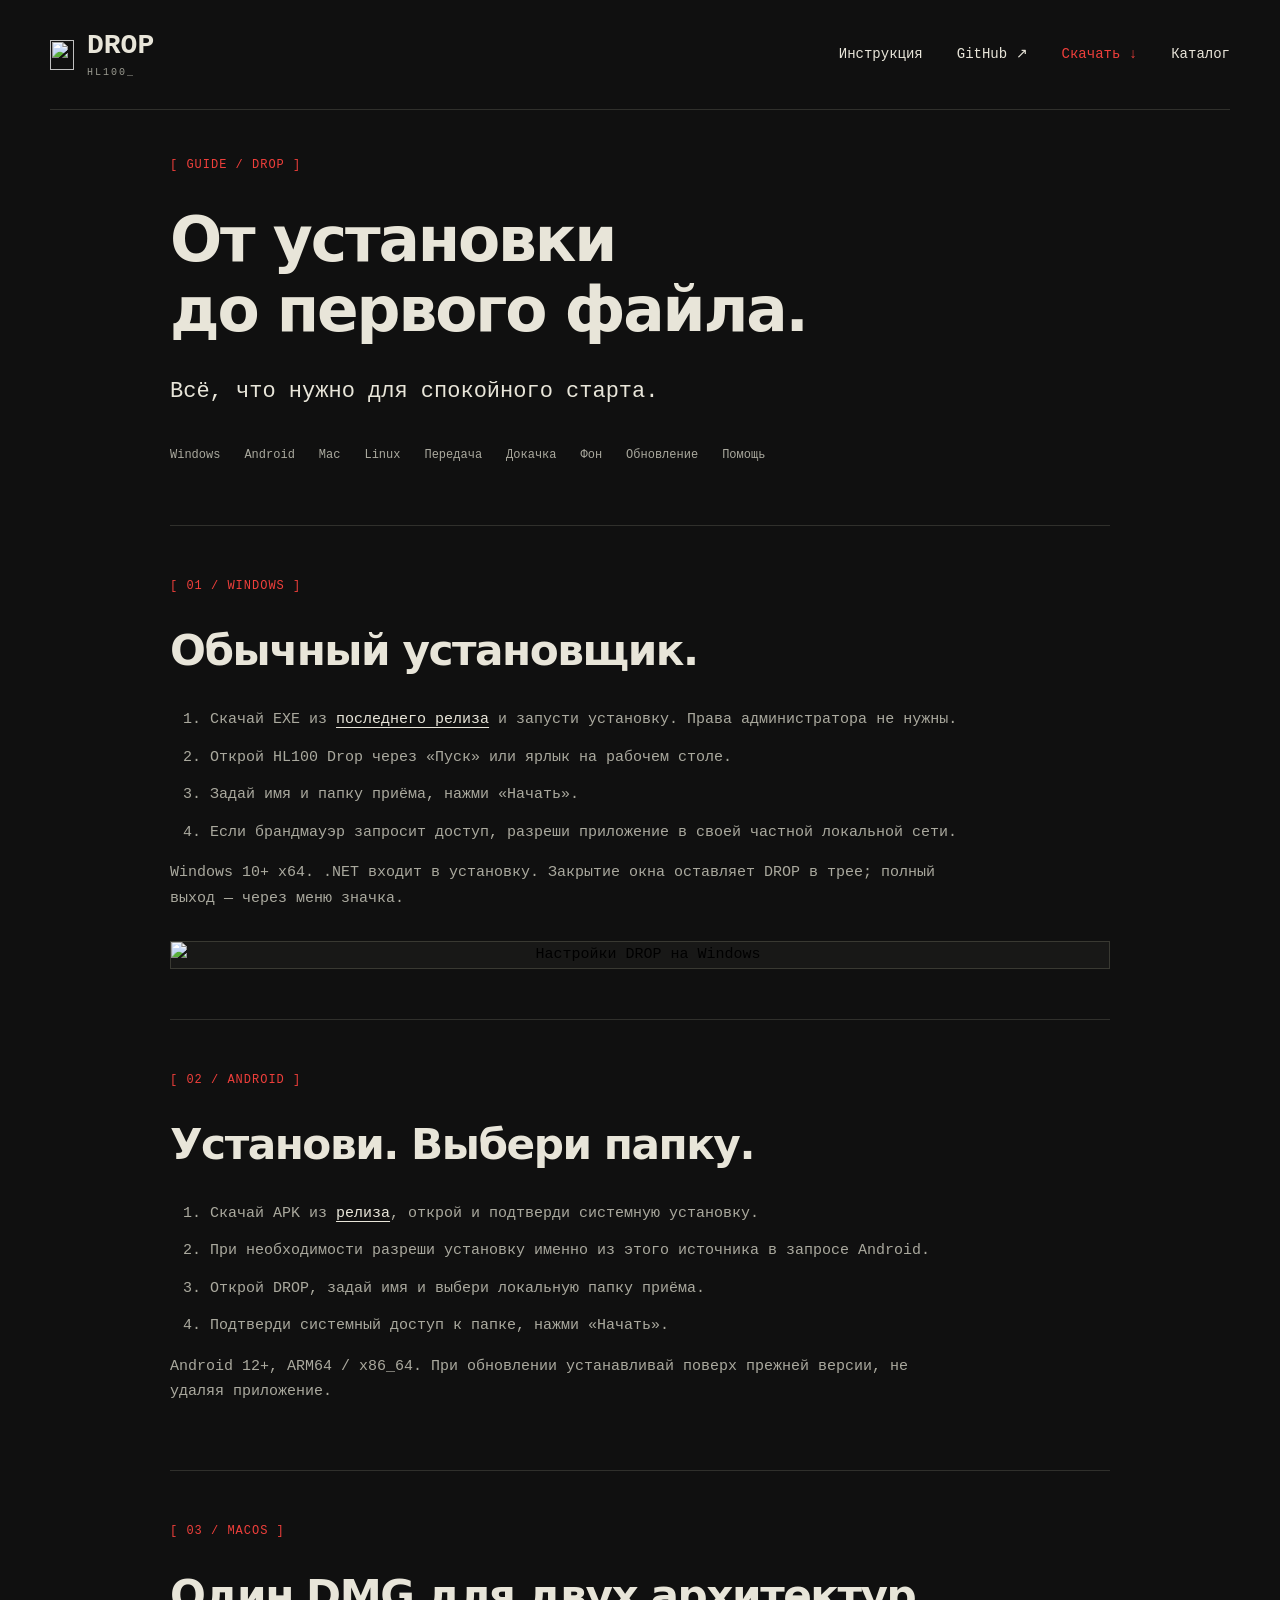
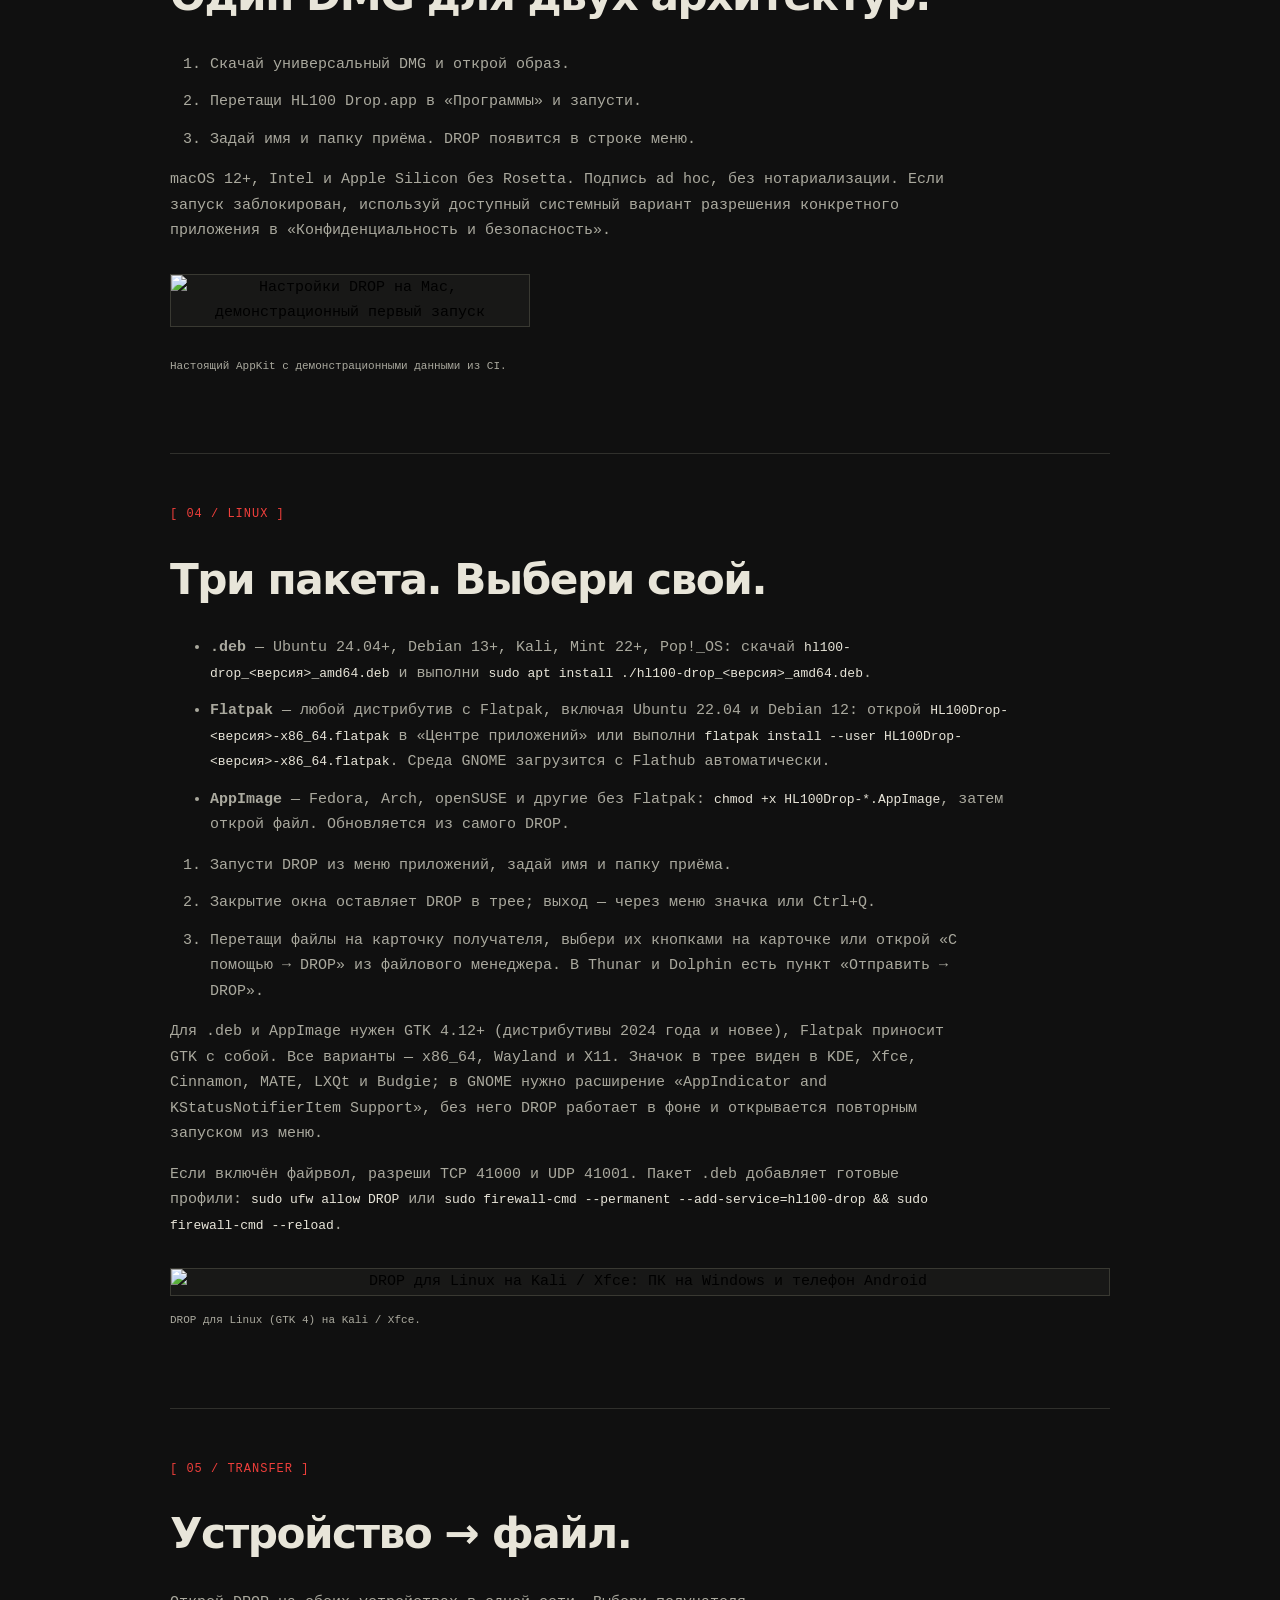
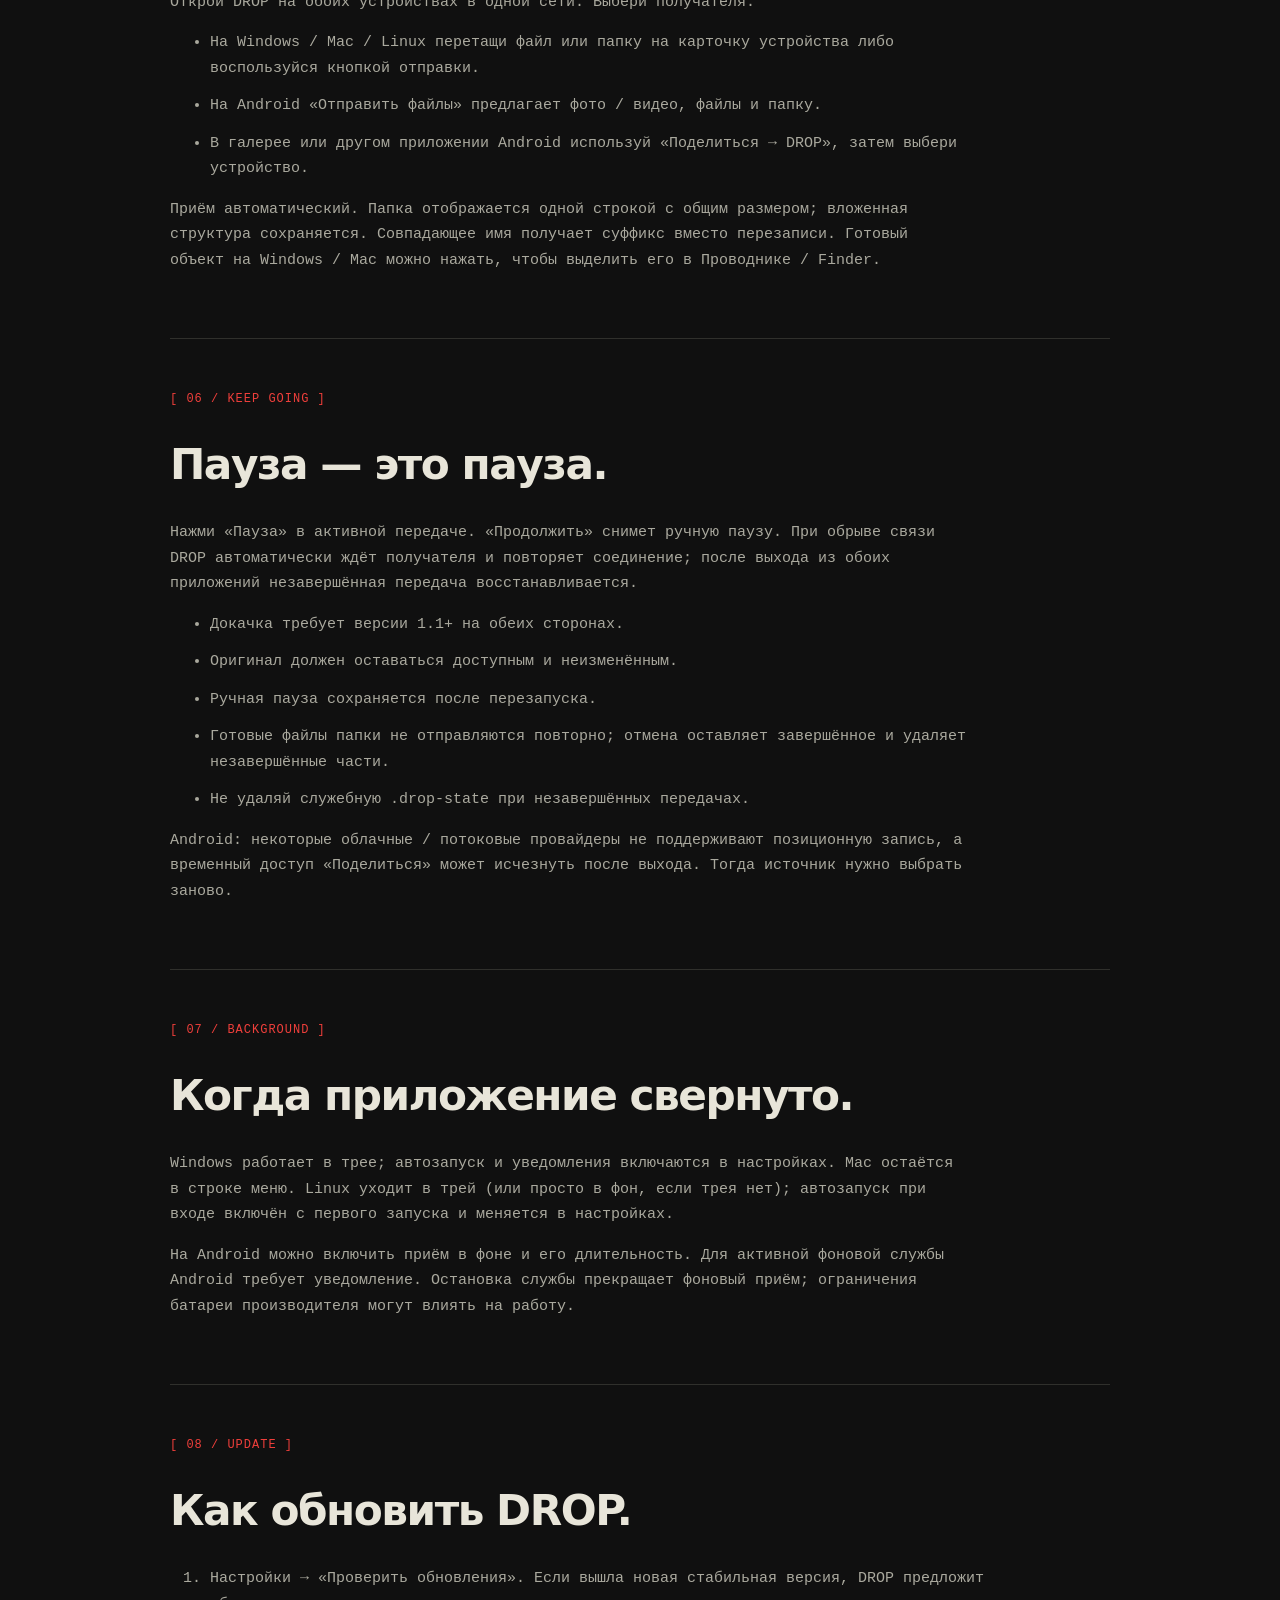
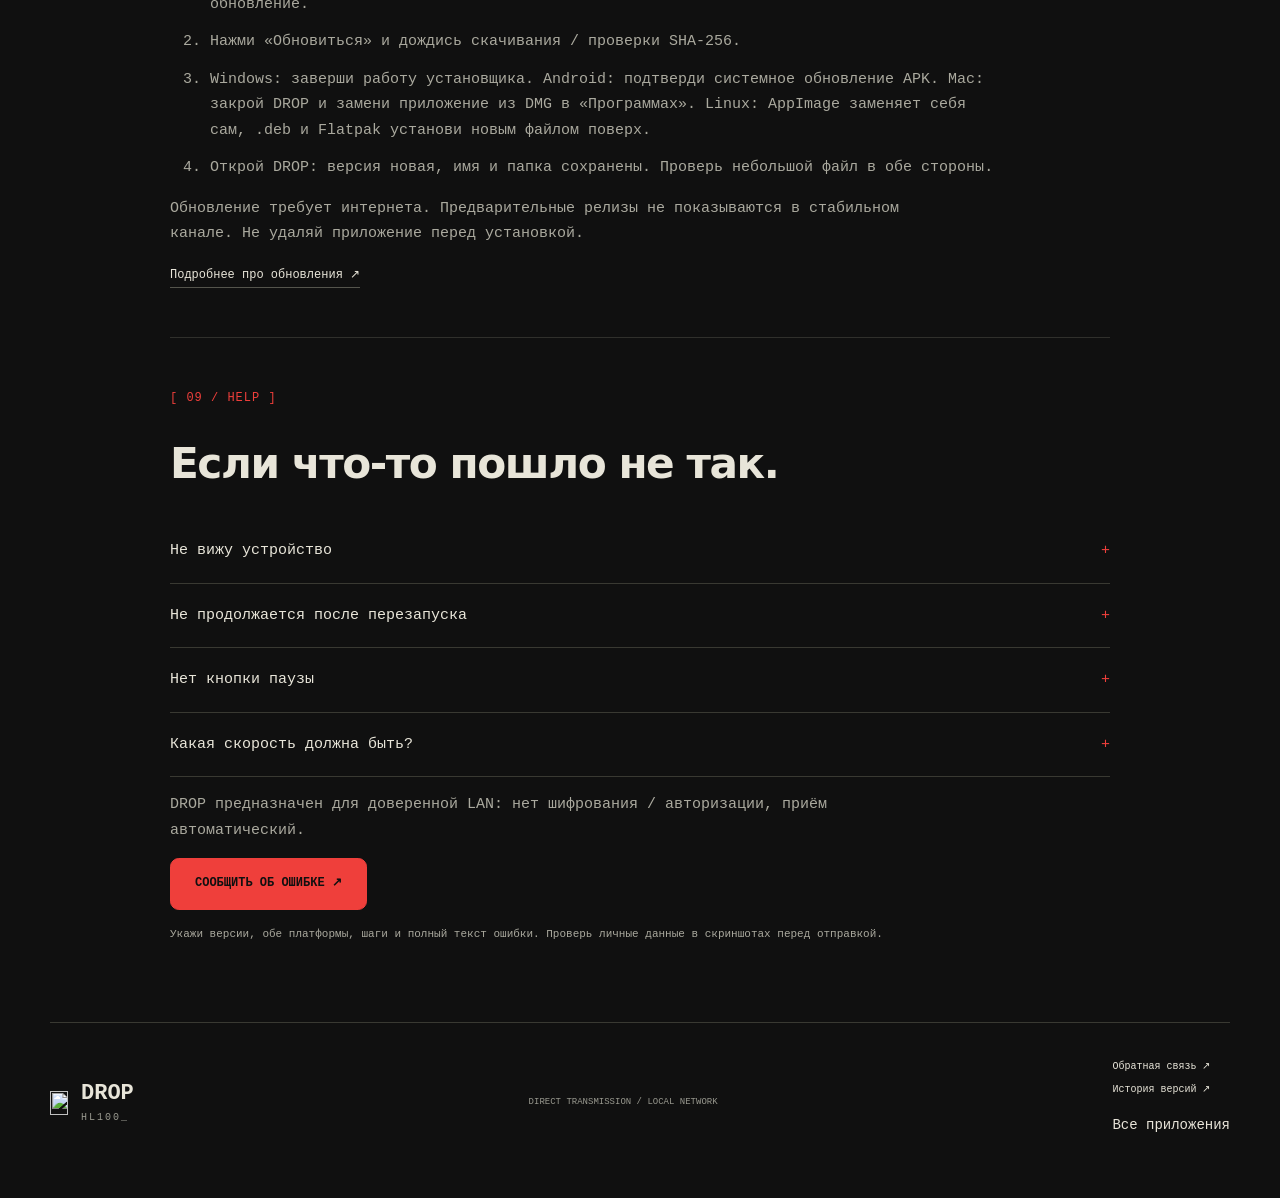
==== commit 573bddf1: "Point download links to 1.2.0 and add Linux to the site" ====
--- a/site/guide.html
+++ b/site/guide.html
@@ -1,9 +1,10 @@
-<!doctype html><html lang="ru"><head><meta charset="utf-8"><meta name="viewport" content="width=device-width,initial-scale=1"><meta name="theme-color" content="#101010"><title>DROP — установка и инструкция</title><meta name="description" content="Нативный обмен файлами и папками в локальной сети. Windows, Android и Mac. Прямой TCP, пауза и докачка."><meta property="og:title" content="DROP — файлы рядом. Без проводов."><meta property="og:description" content="Windows · Android · Mac. Выбери устройство и отправь."><meta property="og:image" content="https://cveloy102.github.io/hl100-drop/images/windows-main.png"><link rel="icon" href="images/drop-mark.svg" type="image/svg+xml"><link rel="stylesheet" href="style.css"><script src="app.js" defer></script></head><body><a class="skip" href="#main">К содержимому</a><header class="nav wrap"><a class="brand" href="./" aria-label="DROP — главная"><img src="images/drop-mark.svg" alt="" width="24" height="30"><span>DROP<small>HL100_</small></span></a><nav aria-label="Главное меню"><a href="guide.html">Инструкция</a><a href="https://github.com/cveloy102/hl100-drop">GitHub ↗</a><a class="nav-download" href="./#download">Скачать ↓</a><a class="catalog-link" href="https://cveloy102.github.io/#drop">Каталог</a></nav></header><main id="main" class="wrap guide"><div class="eyebrow">[ GUIDE / DROP ]</div><h1>От установки<br>до первого файла.</h1><p class="lead">Всё, что нужно для спокойного старта.</p><nav class="guide-nav" aria-label="Разделы инструкции"><a href="#windows">Windows</a><a href="#android">Android</a><a href="#macos">Mac</a><a href="#transfer">Передача</a><a href="#resume">Докачка</a><a href="#background">Фон</a><a href="#updates">Обновление</a><a href="#help">Помощь</a></nav>
+<!doctype html><html lang="ru"><head><meta charset="utf-8"><meta name="viewport" content="width=device-width,initial-scale=1"><meta name="theme-color" content="#101010"><title>DROP — установка и инструкция</title><meta name="description" content="Нативный обмен файлами и папками в локальной сети. Windows, Android, Mac и Linux. Прямой TCP, пауза и докачка."><meta property="og:title" content="DROP — файлы рядом. Без проводов."><meta property="og:description" content="Windows · Android · Mac · Linux. Выбери устройство и отправь."><meta property="og:image" content="https://cveloy102.github.io/hl100-drop/images/windows-main.png"><link rel="icon" href="images/drop-mark.svg" type="image/svg+xml"><link rel="stylesheet" href="style.css"><script src="app.js" defer></script></head><body><a class="skip" href="#main">К содержимому</a><header class="nav wrap"><a class="brand" href="./" aria-label="DROP — главная"><img src="images/drop-mark.svg" alt="" width="24" height="30"><span>DROP<small>HL100_</small></span></a><nav aria-label="Главное меню"><a href="guide.html">Инструкция</a><a href="https://github.com/cveloy102/hl100-drop">GitHub ↗</a><a class="nav-download" href="./#download">Скачать ↓</a><a class="catalog-link" href="https://cveloy102.github.io/#drop">Каталог</a></nav></header><main id="main" class="wrap guide"><div class="eyebrow">[ GUIDE / DROP ]</div><h1>От установки<br>до первого файла.</h1><p class="lead">Всё, что нужно для спокойного старта.</p><nav class="guide-nav" aria-label="Разделы инструкции"><a href="#windows">Windows</a><a href="#android">Android</a><a href="#macos">Mac</a><a href="#linux">Linux</a><a href="#transfer">Передача</a><a href="#resume">Докачка</a><a href="#background">Фон</a><a href="#updates">Обновление</a><a href="#help">Помощь</a></nav>
 <section id="windows"><span class="section-label">[ 01 / WINDOWS ]</span><h2>Обычный установщик.</h2><ol><li>Скачай EXE из <a href="https://github.com/cveloy102/hl100-drop/releases/latest">последнего релиза</a> и запусти установку. Права администратора не нужны.</li><li>Открой HL100 Drop через «Пуск» или ярлык на рабочем столе.</li><li>Задай имя и папку приёма, нажми «Начать».</li><li>Если брандмауэр запросит доступ, разреши приложение в своей частной локальной сети.</li></ol><p>Windows 10+ x64. .NET входит в установку. Закрытие окна оставляет DROP в трее; полный выход — через меню значка.</p><button class="screenshot wide" data-viewer type="button"><img src="images/windows-settings.png" alt="Настройки DROP на Windows" loading="lazy"></button></section>
 <section id="android"><span class="section-label">[ 02 / ANDROID ]</span><h2>Установи. Выбери папку.</h2><ol><li>Скачай APK из <a href="https://github.com/cveloy102/hl100-drop/releases/latest">релиза</a>, открой и подтверди системную установку.</li><li>При необходимости разреши установку именно из этого источника в запросе Android.</li><li>Открой DROP, задай имя и выбери локальную папку приёма.</li><li>Подтверди системный доступ к папке, нажми «Начать».</li></ol><p>Android 12+, ARM64 / x86_64. При обновлении устанавливай поверх прежней версии, не удаляя приложение.</p></section>
 <section id="macos"><span class="section-label">[ 03 / MACOS ]</span><h2>Один DMG для двух архитектур.</h2><ol><li>Скачай универсальный DMG и открой образ.</li><li>Перетащи HL100 Drop.app в «Программы» и запусти.</li><li>Задай имя и папку приёма. DROP появится в строке меню.</li></ol><p>macOS 12+, Intel и Apple Silicon без Rosetta. Подпись ad hoc, без нотариализации. Если запуск заблокирован, используй доступный системный вариант разрешения конкретного приложения в «Конфиденциальность и безопасность».</p><button class="screenshot portrait" data-viewer type="button"><img src="images/macos-settings.png" alt="Настройки DROP на Mac, демонстрационный первый запуск" loading="lazy"></button><p class="caption">Настоящий AppKit с демонстрационными данными из CI.</p></section>
-<section id="transfer"><span class="section-label">[ 04 / TRANSFER ]</span><h2>Устройство → файл.</h2><p>Открой DROP на обоих устройствах в одной сети. Выбери получателя.</p><ul><li>На Windows / Mac перетащи файл или папку на карточку устройства либо воспользуйся кнопкой отправки.</li><li>На Android «Отправить файлы» предлагает фото / видео, файлы и папку.</li><li>В галерее или другом приложении Android используй «Поделиться → DROP», затем выбери устройство.</li></ul><p>Приём автоматический. Папка отображается одной строкой с общим размером; вложенная структура сохраняется. Совпадающее имя получает суффикс вместо перезаписи. Готовый объект на Windows / Mac можно нажать, чтобы выделить его в Проводнике / Finder.</p></section>
-<section id="resume"><span class="section-label">[ 05 / KEEP GOING ]</span><h2>Пауза — это пауза.</h2><p>Нажми «Пауза» в активной передаче. «Продолжить» снимет ручную паузу. При обрыве связи DROP автоматически ждёт получателя и повторяет соединение; после выхода из обоих приложений незавершённая передача восстанавливается.</p><ul><li>Докачка требует версии 1.1+ на обеих сторонах.</li><li>Оригинал должен оставаться доступным и неизменённым.</li><li>Ручная пауза сохраняется после перезапуска.</li><li>Готовые файлы папки не отправляются повторно; отмена оставляет завершённое и удаляет незавершённые части.</li><li>Не удаляй служебную .drop-state при незавершённых передачах.</li></ul><p>Android: некоторые облачные / потоковые провайдеры не поддерживают позиционную запись, а временный доступ «Поделиться» может исчезнуть после выхода. Тогда источник нужно выбрать заново.</p></section>
-<section id="background"><span class="section-label">[ 06 / BACKGROUND ]</span><h2>Когда приложение свернуто.</h2><p>Windows работает в трее; автозапуск и уведомления включаются в настройках. Mac остаётся в строке меню.</p><p>На Android можно включить приём в фоне и его длительность. Для активной фоновой службы Android требует уведомление. Остановка службы прекращает фоновый приём; ограничения батареи производителя могут влиять на работу.</p></section>
-<section id="updates"><span class="section-label">[ 07 / UPDATE ]</span><h2>Как обновить DROP.</h2><ol><li>Настройки → «Проверить обновления». Если вышла новая стабильная версия, DROP предложит обновление.</li><li>Нажми «Обновиться» и дождись скачивания / проверки SHA-256.</li><li>Windows: заверши работу установщика. Android: подтверди системное обновление APK. Mac: закрой DROP и замени приложение из DMG в «Программах».</li><li>Открой DROP: версия новая, имя и папка сохранены. Проверь небольшой файл в обе стороны.</li></ol><p>Обновление требует интернета. Предварительные релизы не показываются в стабильном канале. Не удаляй приложение перед установкой.</p><a class="text-link" href="https://github.com/cveloy102/hl100-drop/blob/main/docs/updates.md">Подробнее про обновления ↗</a></section>
-<section id="help"><span class="section-label">[ 08 / HELP ]</span><h2>Если что-то пошло не так.</h2><details><summary>Не вижу устройство</summary><p>Проверь одну сеть, включённый приём и открытый DROP. Гостевой Wi-Fi с изоляцией клиентов, VPN и брандмауэр могут блокировать обнаружение.</p></details><details><summary>Не продолжается после перезапуска</summary><p>Открой оба приложения, проверь доступ к оригиналу и папке приёма. Сними ручную паузу. Для временного URI Android может понадобиться новая отправка.</p></details><details><summary>Нет кнопки паузы</summary><p>Она появляется в активной карточке после согласования докачки. Старые версии получателя передают без этой возможности. После завершения кнопки скрыты.</p></details><details><summary>Какая скорость должна быть?</summary><p>Она зависит от Wi-Fi, накопителей и устройств. Конкретной скорости DROP не обещает; докачка не добавляет подтверждения на каждый блок.</p></details><p>DROP предназначен для доверенной LAN: нет шифрования / авторизации, приём автоматический.</p><a class="button" href="https://github.com/cveloy102/hl100-drop/issues/new/choose">СООБЩИТЬ ОБ ОШИБКЕ ↗</a><p class="caption">Укажи версии, обе платформы, шаги и полный текст ошибки. Проверь личные данные в скриншотах перед отправкой.</p></section></main><footer class="wrap"><a class="brand" href="./"><img src="images/drop-mark.svg" alt="" width="18" height="24"><span>DROP<small>HL100_</small></span></a><p>DIRECT TRANSMISSION / LOCAL NETWORK</p><div><a href="https://github.com/cveloy102/hl100-drop/issues/new/choose">Обратная связь ↗</a><a href="https://github.com/cveloy102/hl100-drop/blob/main/CHANGELOG.md">История версий ↗</a><a class="catalog-link" href="https://cveloy102.github.io/#drop">Все приложения</a></div></footer><dialog id="viewer" aria-label="Просмотр скриншота"><button class="close" type="button" aria-label="Закрыть">×</button><img src="images/windows-main.png" alt=""><p></p></dialog></body></html>+<section id="linux"><span class="section-label">[ 04 / LINUX ]</span><h2>Три пакета. Выбери свой.</h2><ul><li><b>.deb</b> — Ubuntu 24.04+, Debian 13+, Kali, Mint 22+, Pop!_OS: скачай <code>hl100-drop_&lt;версия&gt;_amd64.deb</code> и выполни <code>sudo apt install ./hl100-drop_&lt;версия&gt;_amd64.deb</code>.</li><li><b>Flatpak</b> — любой дистрибутив с Flatpak, включая Ubuntu 22.04 и Debian 12: открой <code>HL100Drop-&lt;версия&gt;-x86_64.flatpak</code> в «Центре приложений» или выполни <code>flatpak install --user HL100Drop-&lt;версия&gt;-x86_64.flatpak</code>. Среда GNOME загрузится с Flathub автоматически.</li><li><b>AppImage</b> — Fedora, Arch, openSUSE и другие без Flatpak: <code>chmod +x HL100Drop-*.AppImage</code>, затем открой файл. Обновляется из самого DROP.</li></ul><ol><li>Запусти DROP из меню приложений, задай имя и папку приёма.</li><li>Закрытие окна оставляет DROP в трее; выход — через меню значка или Ctrl+Q.</li><li>Перетащи файлы на карточку получателя, выбери их кнопками на карточке или открой «С помощью → DROP» из файлового менеджера. В Thunar и Dolphin есть пункт «Отправить → DROP».</li></ol><p>Для .deb и AppImage нужен GTK 4.12+ (дистрибутивы 2024 года и новее), Flatpak приносит GTK с собой. Все варианты — x86_64, Wayland и X11. Значок в трее виден в KDE, Xfce, Cinnamon, MATE, LXQt и Budgie; в GNOME нужно расширение «AppIndicator and KStatusNotifierItem Support», без него DROP работает в фоне и открывается повторным запуском из меню.</p><p>Если включён файрвол, разреши TCP 41000 и UDP 41001. Пакет .deb добавляет готовые профили: <code>sudo ufw allow DROP</code> или <code>sudo firewall-cmd --permanent --add-service=hl100-drop &amp;&amp; sudo firewall-cmd --reload</code>.</p><button class="screenshot wide" data-viewer type="button"><img src="images/linux-main.png" alt="DROP для Linux на Kali / Xfce: ПК на Windows и телефон Android" loading="lazy"></button><p class="caption">DROP для Linux (GTK 4) на Kali / Xfce.</p></section>
+<section id="transfer"><span class="section-label">[ 05 / TRANSFER ]</span><h2>Устройство → файл.</h2><p>Открой DROP на обоих устройствах в одной сети. Выбери получателя.</p><ul><li>На Windows / Mac / Linux перетащи файл или папку на карточку устройства либо воспользуйся кнопкой отправки.</li><li>На Android «Отправить файлы» предлагает фото / видео, файлы и папку.</li><li>В галерее или другом приложении Android используй «Поделиться → DROP», затем выбери устройство.</li></ul><p>Приём автоматический. Папка отображается одной строкой с общим размером; вложенная структура сохраняется. Совпадающее имя получает суффикс вместо перезаписи. Готовый объект на Windows / Mac можно нажать, чтобы выделить его в Проводнике / Finder.</p></section>
+<section id="resume"><span class="section-label">[ 06 / KEEP GOING ]</span><h2>Пауза — это пауза.</h2><p>Нажми «Пауза» в активной передаче. «Продолжить» снимет ручную паузу. При обрыве связи DROP автоматически ждёт получателя и повторяет соединение; после выхода из обоих приложений незавершённая передача восстанавливается.</p><ul><li>Докачка требует версии 1.1+ на обеих сторонах.</li><li>Оригинал должен оставаться доступным и неизменённым.</li><li>Ручная пауза сохраняется после перезапуска.</li><li>Готовые файлы папки не отправляются повторно; отмена оставляет завершённое и удаляет незавершённые части.</li><li>Не удаляй служебную .drop-state при незавершённых передачах.</li></ul><p>Android: некоторые облачные / потоковые провайдеры не поддерживают позиционную запись, а временный доступ «Поделиться» может исчезнуть после выхода. Тогда источник нужно выбрать заново.</p></section>
+<section id="background"><span class="section-label">[ 07 / BACKGROUND ]</span><h2>Когда приложение свернуто.</h2><p>Windows работает в трее; автозапуск и уведомления включаются в настройках. Mac остаётся в строке меню. Linux уходит в трей (или просто в фон, если трея нет); автозапуск при входе включён с первого запуска и меняется в настройках.</p><p>На Android можно включить приём в фоне и его длительность. Для активной фоновой службы Android требует уведомление. Остановка службы прекращает фоновый приём; ограничения батареи производителя могут влиять на работу.</p></section>
+<section id="updates"><span class="section-label">[ 08 / UPDATE ]</span><h2>Как обновить DROP.</h2><ol><li>Настройки → «Проверить обновления». Если вышла новая стабильная версия, DROP предложит обновление.</li><li>Нажми «Обновиться» и дождись скачивания / проверки SHA-256.</li><li>Windows: заверши работу установщика. Android: подтверди системное обновление APK. Mac: закрой DROP и замени приложение из DMG в «Программах». Linux: AppImage заменяет себя сам, .deb и Flatpak установи новым файлом поверх.</li><li>Открой DROP: версия новая, имя и папка сохранены. Проверь небольшой файл в обе стороны.</li></ol><p>Обновление требует интернета. Предварительные релизы не показываются в стабильном канале. Не удаляй приложение перед установкой.</p><a class="text-link" href="https://github.com/cveloy102/hl100-drop/blob/main/docs/updates.md">Подробнее про обновления ↗</a></section>
+<section id="help"><span class="section-label">[ 09 / HELP ]</span><h2>Если что-то пошло не так.</h2><details><summary>Не вижу устройство</summary><p>Проверь одну сеть, включённый приём и открытый DROP. Гостевой Wi-Fi с изоляцией клиентов, VPN и брандмауэр могут блокировать обнаружение.</p></details><details><summary>Не продолжается после перезапуска</summary><p>Открой оба приложения, проверь доступ к оригиналу и папке приёма. Сними ручную паузу. Для временного URI Android может понадобиться новая отправка.</p></details><details><summary>Нет кнопки паузы</summary><p>Она появляется в активной карточке после согласования докачки. Старые версии получателя передают без этой возможности. После завершения кнопки скрыты.</p></details><details><summary>Какая скорость должна быть?</summary><p>Она зависит от Wi-Fi, накопителей и устройств. Конкретной скорости DROP не обещает; докачка не добавляет подтверждения на каждый блок.</p></details><p>DROP предназначен для доверенной LAN: нет шифрования / авторизации, приём автоматический.</p><a class="button" href="https://github.com/cveloy102/hl100-drop/issues/new/choose">СООБЩИТЬ ОБ ОШИБКЕ ↗</a><p class="caption">Укажи версии, обе платформы, шаги и полный текст ошибки. Проверь личные данные в скриншотах перед отправкой.</p></section></main><footer class="wrap"><a class="brand" href="./"><img src="images/drop-mark.svg" alt="" width="18" height="24"><span>DROP<small>HL100_</small></span></a><p>DIRECT TRANSMISSION / LOCAL NETWORK</p><div><a href="https://github.com/cveloy102/hl100-drop/issues/new/choose">Обратная связь ↗</a><a href="https://github.com/cveloy102/hl100-drop/blob/main/CHANGELOG.md">История версий ↗</a><a class="catalog-link" href="https://cveloy102.github.io/#drop">Все приложения</a></div></footer><dialog id="viewer" aria-label="Просмотр скриншота"><button class="close" type="button" aria-label="Закрыть">×</button><img src="images/windows-main.png" alt=""><p></p></dialog></body></html>
--- a/site/style.css
+++ b/site/style.css
@@ -1,4 +1,4 @@
-*{box-sizing:border-box}html{scroll-behavior:smooth;scroll-padding-top:30px}body{margin:0;background:#101010;color:#e8e5d9;font-family:Consolas,"SFMono-Regular",Menlo,monospace;font-size:15px;line-height:1.7}a{color:inherit;text-decoration:none}a:hover{color:#ef3f3b}button{font:inherit;cursor:pointer}button:focus-visible,a:focus-visible,summary:focus-visible{outline:2px solid #ef3f3b;outline-offset:5px}.wrap{width:min(1180px,calc(100% - 64px));margin-inline:auto}.nav{height:110px;display:flex;align-items:center;justify-content:space-between;border-bottom:1px solid #30302c}.brand{display:flex;gap:13px;align-items:center;line-height:1;font-size:28px;font-weight:bold}.brand small{display:block;font-size:10px;letter-spacing:2px;color:#99998f;margin-top:8px;font-weight:normal}.nav nav{display:flex;gap:34px;align-items:center;font-size:12px}.nav-download{color:#ef3f3b}.hero{padding:55px 0 78px}.eyebrow,.section-label{color:#ef3f3b;font-size:12px;letter-spacing:1px;display:flex;justify-content:space-between;gap:20px}.hero-grid{display:grid;grid-template-columns:1.25fr 1fr;gap:50px;margin-top:45px;align-items:center}h1{font-size:clamp(35px,4.8vw,66px);font-weight:normal;line-height:1.14;letter-spacing:-3px;margin:0 0 30px}h1 span{color:#99998f}.lead{font-size:22px;line-height:1.55}.hero-copy{max-width:490px;color:#aaa99e}.actions{display:flex;align-items:center;gap:28px;margin:35px 0}.button{display:inline-block;background:#ef3f3b;color:#101010;padding:17px 24px;font-size:12px;font-weight:bold;text-align:center;line-height:1.3;border:1px solid #ef3f3b}.button:hover{background:#ff5550;color:#101010}.text-link{font-size:12px;border-bottom:1px solid #54544c;padding-bottom:5px}.platforms{font-size:10px;letter-spacing:1px;color:#99998f}.platforms i{color:#ef3f3b;font-style:normal;margin:0 9px}.hero-art{background:#181817;border:1px solid #393932;min-height:405px;padding:40px 30px;position:relative}.hero-art>img{width:34px;height:44px;display:inline-block;margin-right:15px}.hero-art strong{font-size:clamp(62px,7.5vw,104px);line-height:1;letter-spacing:-5px;font-weight:normal}.network{display:flex;justify-content:space-between;align-items:center;font-size:11px;margin-top:42px;gap:8px}.network b{color:#ef3f3b;font-size:21px}.hero-art p{font-size:10px;color:#99998f;letter-spacing:1px;margin-top:23px}.hero-art .line{height:4px;background:#ef3f3b;width:80%;margin:30px 0 20px}.hero-art small{font-size:9px;color:#99998f;letter-spacing:1px}section:not(.hero){padding:65px 0;border-top:1px solid #30302c}.section-heading{display:grid;grid-template-columns:1.25fr 1fr;gap:50px;align-items:center;margin:30px 0}h2{font-size:clamp(28px,3.3vw,43px);line-height:1.2;font-weight:normal;letter-spacing:-1.5px;margin:30px 0}h3{font-size:19px;line-height:1.35;font-weight:normal}.section-heading p{color:#99998f;margin:0 0 16px}.screenshot{border:1px solid #393932;padding:0;display:block;background:#181817;width:100%;overflow:hidden}.screenshot:hover{border-color:#ef3f3b}.screenshot img{display:block;width:100%;height:auto}.portrait{max-width:430px;margin:auto}.caption{color:#99998f;font-size:11px;line-height:1.7;margin:15px 0 28px}.feature-grid,.download-grid{display:grid;grid-template-columns:repeat(3,1fr);gap:0;margin-top:40px}.feature-grid article{padding:10px 28px 10px 0}.feature-grid article+article{border-left:1px solid #393932;padding-left:28px}.feature-grid span,.download-grid span{font-size:10px;color:#ef3f3b;letter-spacing:1px}.feature-grid p,.steps p,.screen-grid p{color:#aaa99e;font-size:13px}.steps{display:grid;grid-template-columns:repeat(3,1fr);gap:30px;padding:0;list-style:none;margin:40px 0}.steps b{font-size:42px;color:#ef3f3b;font-weight:normal}.screen-grid{display:grid;grid-template-columns:1fr 1fr;gap:75px;margin-top:40px}.screen-grid article{max-width:430px;margin:auto;width:100%}.screen-grid small{font-size:10px;color:#99998f}.screen-grid{align-items:start}.screen-grid article{margin:0 auto}.download-grid article{padding:30px 24px;border:1px solid #393932;background:#181817}.download-grid article+article{border-left:none}.download-grid h3{font-size:29px;margin:20px 0}.download-grid p{min-height:60px;font-size:12px;color:#aaa99e}.download-grid .button{display:block;margin:28px 0 20px}.download-grid .text-link{font-size:10px}.download .lead{color:#99998f}.update .section-heading>div{max-width:460px}details{border-bottom:1px solid #393932;padding:19px 0}summary{cursor:pointer;list-style:none;display:flex;justify-content:space-between;gap:20px;font-size:15px}summary::after{content:"+";color:#ef3f3b}details[open] summary::after{content:"−"}details p{font-size:13px;color:#aaa99e;max-width:850px}footer{border-top:1px solid #393932;padding:35px 0 50px;display:flex;align-items:center;justify-content:space-between;gap:25px}footer .brand{font-size:22px}footer p{font-size:9px;color:#99998f}footer>div{display:flex;flex-direction:column;font-size:10px;gap:6px}dialog{background:#101010;color:#e8e5d9;border:1px solid #55554c;max-width:95vw;max-height:95vh;padding:36px 14px 14px}dialog::backdrop{background:#000c}dialog img{display:block;max-height:78vh;max-width:90vw;width:auto;margin:auto}dialog p{font-size:11px;margin:12px 0 0}.close{position:absolute;right:8px;top:4px;border:0;background:transparent;color:#e8e5d9;font-size:25px}.skip{position:fixed;top:-100px;left:20px;background:#ef3f3b;color:#101010;padding:12px;z-index:100}.skip:focus{top:10px}.guide{max-width:940px;padding-top:45px}.guide h1{margin-top:30px}.guide-nav{display:flex;flex-wrap:wrap;gap:12px 24px;font-size:12px;margin:35px 0 60px;color:#aaa99e}.guide section{padding:50px 0}.guide section p,.guide section li{color:#aaa99e;max-width:800px}.guide li{margin-bottom:12px}.guide section a:not(.button){color:#e8e5d9;text-decoration:underline;text-underline-offset:4px}.guide .portrait{margin:30px 0;max-width:360px}.guide .wide{margin-top:30px}.guide section .text-link{text-decoration:none!important}@media(max-width:850px){.wrap{width:calc(100% - 40px)}.hero-grid{gap:28px;grid-template-columns:1fr}.hero-art{min-height:260px;padding:25px;max-width:550px}.hero-art strong{font-size:90px}.network{margin-top:25px}.hero{padding:35px 0 50px}.section-heading{gap:25px;grid-template-columns:1fr}.feature-grid,.steps{grid-template-columns:1fr}.feature-grid article{padding:22px 0}.feature-grid article+article{border-left:none;border-top:1px solid #393932;padding-left:0}.steps{gap:15px}.steps li{padding-bottom:15px;border-bottom:1px solid #393932}.steps b{float:left;margin-right:25px}.screen-grid{gap:30px}.download-grid{grid-template-columns:1fr}.download-grid article+article{border-left:1px solid #393932;border-top:none}.download-grid p{min-height:0}.download-grid .button{max-width:340px}.nav{height:90px}.nav nav{gap:18px}.nav nav>a{font-size:10px}footer{flex-wrap:wrap}.guide h1{letter-spacing:-1px}}@media(max-width:520px){.wrap{width:calc(100% - 32px)}.nav nav{gap:12px}.brand{font-size:22px;gap:8px}.brand>img{width:20px}.nav-download{display:none}h1{letter-spacing:-1.5px;font-size:39px}.lead{font-size:18px}.actions{gap:18px;flex-wrap:wrap}.platforms{font-size:8px;letter-spacing:0}.platforms i{margin:0 4px}.hero-art strong{font-size:76px}.hero-art>img{width:26px}.hero-art{padding:25px 20px}.network{font-size:9px}.screen-grid{grid-template-columns:1fr;gap:48px}.screen-grid .screenshot{max-width:320px}.screen-grid h3,.screen-grid p,.screen-grid small{max-width:320px;display:block;margin-inline:auto}.section-label,.eyebrow{font-size:10px;letter-spacing:0}section:not(.hero){padding:45px 0}h2{font-size:30px;letter-spacing:-1px}footer p{width:100%}.guide section{padding:40px 0}.guide ol,.guide ul{padding-left:22px}.guide section li{font-size:13px}}@media(prefers-reduced-motion:reduce){html{scroll-behavior:auto}}
+*{box-sizing:border-box}html{scroll-behavior:smooth;scroll-padding-top:30px}body{margin:0;background:#101010;color:#e8e5d9;font-family:Consolas,"SFMono-Regular",Menlo,monospace;font-size:15px;line-height:1.7}a{color:inherit;text-decoration:none}a:hover{color:#ef3f3b}button{font:inherit;cursor:pointer}button:focus-visible,a:focus-visible,summary:focus-visible{outline:2px solid #ef3f3b;outline-offset:5px}.wrap{width:min(1180px,calc(100% - 64px));margin-inline:auto}.nav{height:110px;display:flex;align-items:center;justify-content:space-between;border-bottom:1px solid #30302c}.brand{display:flex;gap:13px;align-items:center;line-height:1;font-size:28px;font-weight:bold}.brand small{display:block;font-size:10px;letter-spacing:2px;color:#99998f;margin-top:8px;font-weight:normal}.nav nav{display:flex;gap:34px;align-items:center;font-size:12px}.nav-download{color:#ef3f3b}.hero{padding:55px 0 78px}.eyebrow,.section-label{color:#ef3f3b;font-size:12px;letter-spacing:1px;display:flex;justify-content:space-between;gap:20px}.hero-grid{display:grid;grid-template-columns:1.25fr 1fr;gap:50px;margin-top:45px;align-items:center}h1{font-size:clamp(35px,4.8vw,66px);font-weight:normal;line-height:1.14;letter-spacing:-3px;margin:0 0 30px}h1 span{color:#99998f}.lead{font-size:22px;line-height:1.55}.hero-copy{max-width:490px;color:#aaa99e}.actions{display:flex;align-items:center;gap:28px;margin:35px 0}.button{display:inline-block;background:#ef3f3b;color:#101010;padding:17px 24px;font-size:12px;font-weight:bold;text-align:center;line-height:1.3;border:1px solid #ef3f3b}.button:hover{background:#ff5550;color:#101010}.text-link{font-size:12px;border-bottom:1px solid #54544c;padding-bottom:5px}.platforms{font-size:10px;letter-spacing:1px;color:#99998f}.platforms i{color:#ef3f3b;font-style:normal;margin:0 9px}.hero-art{background:#181817;border:1px solid #393932;min-height:405px;padding:40px 30px;position:relative}.hero-art>img{width:34px;height:44px;display:inline-block;margin-right:15px}.hero-art strong{font-size:clamp(62px,7.5vw,104px);line-height:1;letter-spacing:-5px;font-weight:normal}.network{display:flex;justify-content:space-between;align-items:center;font-size:11px;margin-top:42px;gap:8px}.network b{color:#ef3f3b;font-size:21px}.hero-art p{font-size:10px;color:#99998f;letter-spacing:1px;margin-top:23px}.hero-art .line{height:4px;background:#ef3f3b;width:80%;margin:30px 0 20px}.hero-art small{font-size:9px;color:#99998f;letter-spacing:1px}section:not(.hero){padding:65px 0;border-top:1px solid #30302c}.section-heading{display:grid;grid-template-columns:1.25fr 1fr;gap:50px;align-items:center;margin:30px 0}h2{font-size:clamp(28px,3.3vw,43px);line-height:1.2;font-weight:normal;letter-spacing:-1.5px;margin:30px 0}h3{font-size:19px;line-height:1.35;font-weight:normal}.section-heading p{color:#99998f;margin:0 0 16px}.screenshot{border:1px solid #393932;padding:0;display:block;background:#181817;width:100%;overflow:hidden}.screenshot:hover{border-color:#ef3f3b}.screenshot img{display:block;width:100%;height:auto}.portrait{max-width:430px;margin:auto}.caption{color:#99998f;font-size:11px;line-height:1.7;margin:15px 0 28px}.feature-grid,.download-grid{display:grid;grid-template-columns:repeat(3,1fr);gap:0;margin-top:40px}.feature-grid article{padding:10px 28px 10px 0}.feature-grid article+article{border-left:1px solid #393932;padding-left:28px}.feature-grid span,.download-grid span{font-size:10px;color:#ef3f3b;letter-spacing:1px}.feature-grid p,.steps p,.screen-grid p{color:#aaa99e;font-size:13px}.steps{display:grid;grid-template-columns:repeat(3,1fr);gap:30px;padding:0;list-style:none;margin:40px 0}.steps b{font-size:42px;color:#ef3f3b;font-weight:normal}.screen-grid{display:grid;grid-template-columns:1fr 1fr;gap:75px;margin-top:40px}.screen-grid article{max-width:430px;margin:auto;width:100%}.screen-grid small{font-size:10px;color:#99998f}.screen-grid{align-items:start}.screen-grid article{margin:0 auto}.download-grid article{padding:30px 24px;border:1px solid #393932;background:#181817}.download-grid article+article{border-left:none}.download-grid h3{font-size:29px;margin:20px 0}.download-grid p{min-height:60px;font-size:12px;color:#aaa99e}.download-grid .button{display:block;margin:28px 0 20px}.download-grid .text-link{font-size:10px}.download-grid{grid-template-columns:repeat(4,1fr)}.download-grid p{min-height:80px}.download-grid .buttons{margin:28px 0 20px}.download-grid .buttons .button{margin:0 0 8px}.guide code{color:#e8e5d9;font-size:13px;overflow-wrap:anywhere}@media(max-width:1100px) and (min-width:851px){.download-grid{grid-template-columns:repeat(2,1fr)}.download-grid article:nth-child(3){border-left:1px solid #393932}.download-grid article:nth-child(n+3){border-top:none}}.download .lead{color:#99998f}.update .section-heading>div{max-width:460px}details{border-bottom:1px solid #393932;padding:19px 0}summary{cursor:pointer;list-style:none;display:flex;justify-content:space-between;gap:20px;font-size:15px}summary::after{content:"+";color:#ef3f3b}details[open] summary::after{content:"−"}details p{font-size:13px;color:#aaa99e;max-width:850px}footer{border-top:1px solid #393932;padding:35px 0 50px;display:flex;align-items:center;justify-content:space-between;gap:25px}footer .brand{font-size:22px}footer p{font-size:9px;color:#99998f}footer>div{display:flex;flex-direction:column;font-size:10px;gap:6px}dialog{background:#101010;color:#e8e5d9;border:1px solid #55554c;max-width:95vw;max-height:95vh;padding:36px 14px 14px}dialog::backdrop{background:#000c}dialog img{display:block;max-height:78vh;max-width:90vw;width:auto;margin:auto}dialog p{font-size:11px;margin:12px 0 0}.close{position:absolute;right:8px;top:4px;border:0;background:transparent;color:#e8e5d9;font-size:25px}.skip{position:fixed;top:-100px;left:20px;background:#ef3f3b;color:#101010;padding:12px;z-index:100}.skip:focus{top:10px}.guide{max-width:940px;padding-top:45px}.guide h1{margin-top:30px}.guide-nav{display:flex;flex-wrap:wrap;gap:12px 24px;font-size:12px;margin:35px 0 60px;color:#aaa99e}.guide section{padding:50px 0}.guide section p,.guide section li{color:#aaa99e;max-width:800px}.guide li{margin-bottom:12px}.guide section a:not(.button){color:#e8e5d9;text-decoration:underline;text-underline-offset:4px}.guide .portrait{margin:30px 0;max-width:360px}.guide .wide{margin-top:30px}.guide section .text-link{text-decoration:none!important}@media(max-width:850px){.wrap{width:calc(100% - 40px)}.hero-grid{gap:28px;grid-template-columns:1fr}.hero-art{min-height:260px;padding:25px;max-width:550px}.hero-art strong{font-size:90px}.network{margin-top:25px}.hero{padding:35px 0 50px}.section-heading{gap:25px;grid-template-columns:1fr}.feature-grid,.steps{grid-template-columns:1fr}.feature-grid article{padding:22px 0}.feature-grid article+article{border-left:none;border-top:1px solid #393932;padding-left:0}.steps{gap:15px}.steps li{padding-bottom:15px;border-bottom:1px solid #393932}.steps b{float:left;margin-right:25px}.screen-grid{gap:30px}.download-grid{grid-template-columns:1fr}.download-grid article+article{border-left:1px solid #393932;border-top:none}.download-grid p{min-height:0}.download-grid .button{max-width:340px}.nav{height:90px}.nav nav{gap:18px}.nav nav>a{font-size:10px}footer{flex-wrap:wrap}.guide h1{letter-spacing:-1px}}@media(max-width:520px){.wrap{width:calc(100% - 32px)}.nav nav{gap:12px}.brand{font-size:22px;gap:8px}.brand>img{width:20px}.nav-download{display:none}h1{letter-spacing:-1.5px;font-size:39px}.lead{font-size:18px}.actions{gap:18px;flex-wrap:wrap}.platforms{font-size:8px;letter-spacing:0}.platforms i{margin:0 4px}.hero-art strong{font-size:76px}.hero-art>img{width:26px}.hero-art{padding:25px 20px}.network{font-size:9px}.screen-grid{grid-template-columns:1fr;gap:48px}.screen-grid .screenshot{max-width:320px}.screen-grid h3,.screen-grid p,.screen-grid small{max-width:320px;display:block;margin-inline:auto}.section-label,.eyebrow{font-size:10px;letter-spacing:0}section:not(.hero){padding:45px 0}h2{font-size:30px;letter-spacing:-1px}footer p{width:100%}.guide section{padding:40px 0}.guide ol,.guide ul{padding-left:22px}.guide section li{font-size:13px}}@media(prefers-reduced-motion:reduce){html{scroll-behavior:auto}}
 
 /* Catalog navigation and primary actions. */
 header nav {
